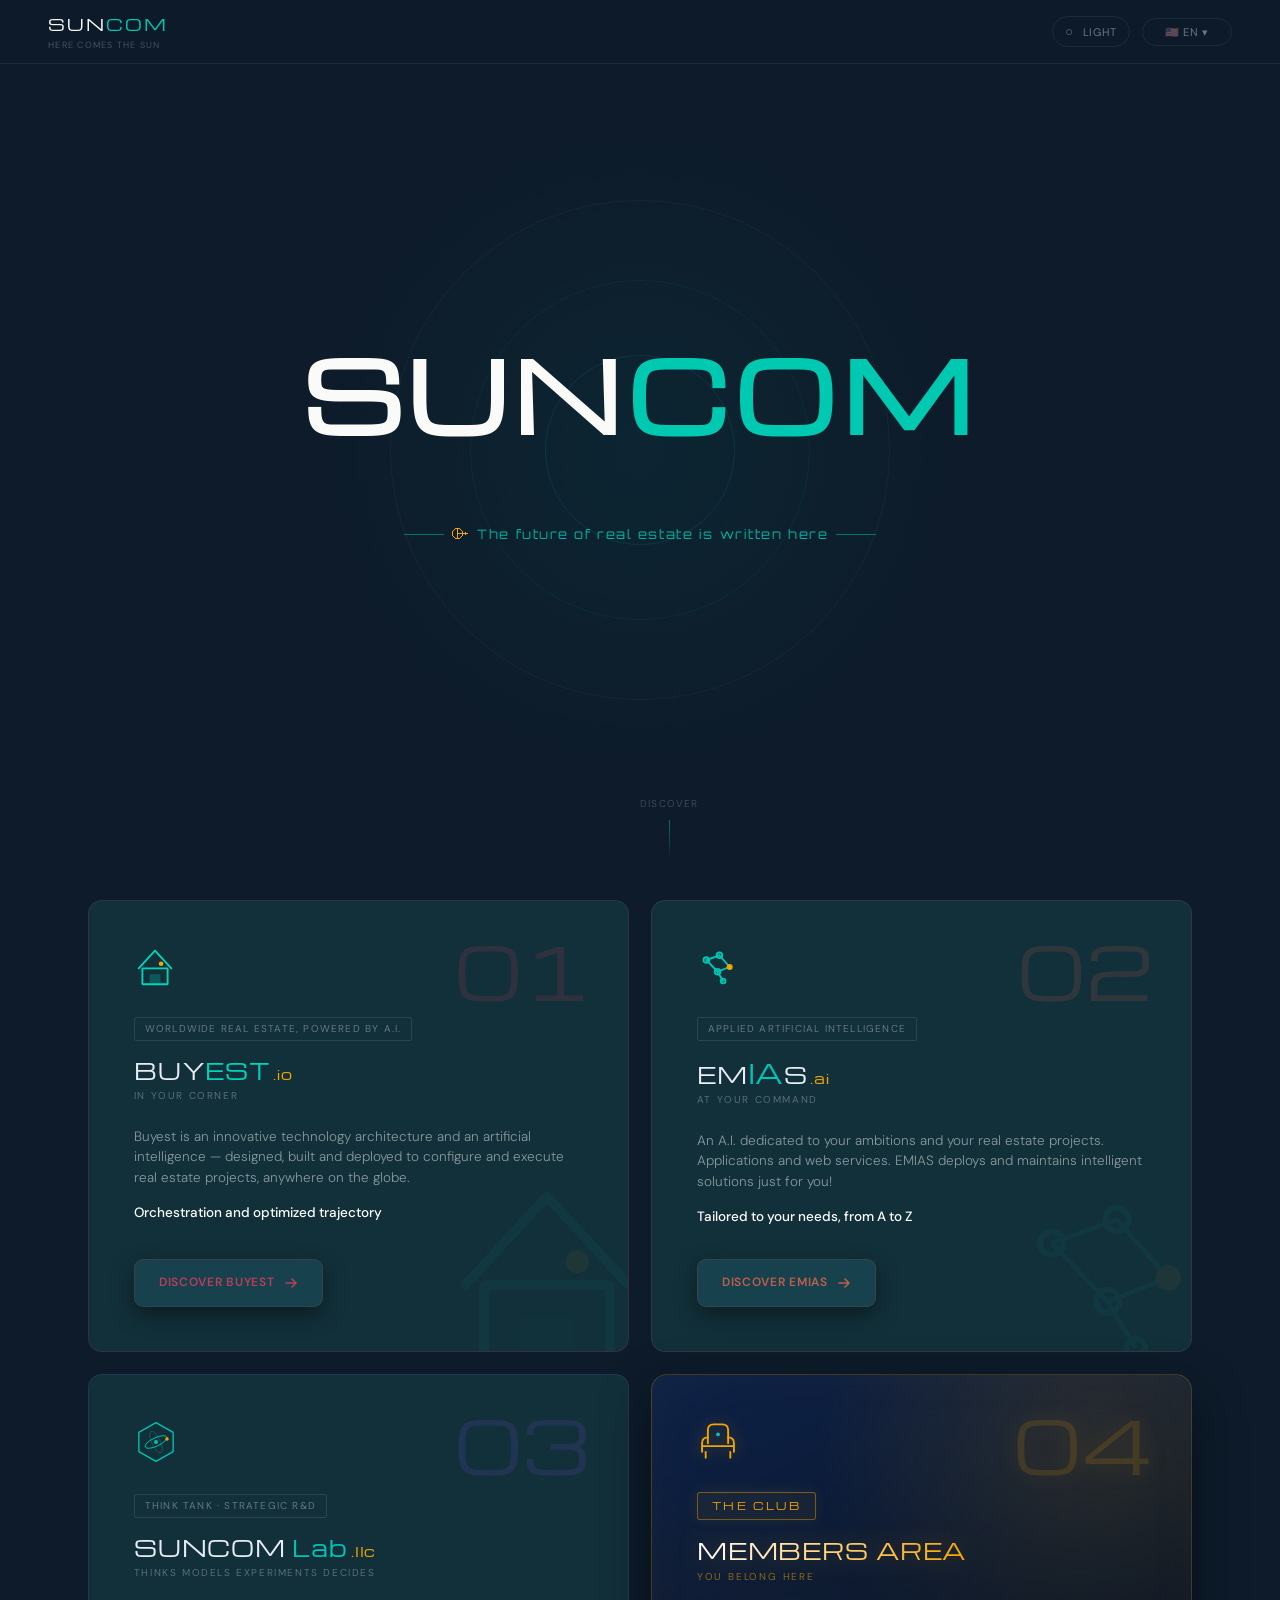
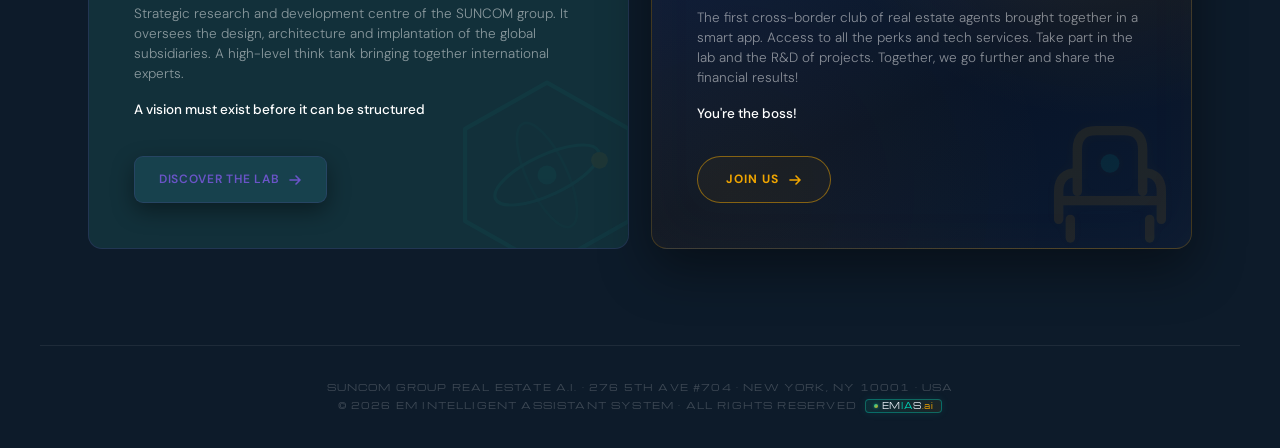
==== index.html @ 59b4d67a "feat(club): modale de candidature LE CLUB (formulaire + consentement, 6 langues) - Bouton « Nous rej" ====
<!DOCTYPE html>
<!-- saved from url=(0040)file:///Users/EM/Downloads/index_67.html -->
<html lang="fr" translate="no"><head><meta http-equiv="Content-Type" content="text/html; charset=UTF-8">

<meta name="viewport" content="width=device-width, initial-scale=1.0">
<link href="https://fonts.googleapis.com/css2?family=Michroma&family=DM+Sans:wght@300;400;500&family=Orbitron:wght@300;400&display=swap" rel="stylesheet">
<link href="https://fonts.googleapis.com/css2?family=Michroma&family=DM+Sans:wght@300;400;500&family=Orbitron:wght@300;400&display=swap" rel="stylesheet">
<title>SUNCOM — Here comes the sun</title>
<meta name="description" content="SUNCOM - Here Comes The Sun - Global real estate group powered by A.I.: Buyest, Emias, Suncom Lab... For individuals and professionals">
<meta name="robots" content="index, follow">
<link rel="canonical" href="https://suncom.estate/">
<!-- Open Graph — aperçu de partage (LinkedIn, WhatsApp, Facebook). Fallback figé en anglais ; les 6 langues sont mises à jour côté client par lang.js -->
<meta property="og:type" content="website">
<meta property="og:site_name" content="SUNCOM">
<meta property="og:title" content="SUNCOM — Here comes the sun">
<meta property="og:description" content="SUNCOM - Here Comes The Sun - Global real estate group powered by A.I.: Buyest, Emias, Suncom Lab... For individuals and professionals">
<meta property="og:url" content="https://suncom.estate/">
<meta property="og:locale" content="en_US">
<meta name="twitter:card" content="summary">
<meta name="twitter:title" content="SUNCOM — Here comes the sun">
<meta name="twitter:description" content="SUNCOM - Here Comes The Sun - Global real estate group powered by A.I.: Buyest, Emias, Suncom Lab... For individuals and professionals">
<link href="file:///Users/EM/Downloads/SUNCOM%20%E2%80%94%20Here%20comes%20the%20sun_files/css2" rel="stylesheet">
<style>
  *, *::before, *::after { box-sizing: border-box; margin: 0; padding: 0; }

  /* THÈMES */
  :root {
    --bg: #FAFAF8;
    --bg-bloc: #FAFAF8;
    --bg-bloc-hover: #F5F5F2;
    --bg-lab: #0D1B2A;
    --bg-lab-hover: #0f2235;
    --bg-nav: rgba(250,250,248,0.92);
    --border: rgba(0,0,0,0.08);
    --border-grid: #C8C7C2;
    --text: #0D1B2A;
    --text-sub: #6B6A65;
    --text-muted: #C8C7C2;
    --tag-color: #6B6A65;
    --tag-border: #C8C7C2;
    --num-color: rgba(0,0,0,0.04);
    --num-hover: rgba(0,201,177,0.09);
    --desc-color: #6B6A65;
    --link-color: #0D1B2A;
    --link-line: #0D1B2A;
    --nyc-color: rgba(255,255,255,0.04);
    --nyc-hover: rgba(0,201,177,0.08);
    --hero-ring: rgba(0,0,0,0.05);
    --footer-meta: #C8C7C2;
  }

  body.dark {
    --bg: #0D1B2A;
    --bg-bloc: #1A2B3C;
    --bg-bloc-hover: #1E2F40;
    --bg-lab: #0A1520;
    --bg-lab-hover: #0c1a28;
    --bg-nav: rgba(13,27,42,0.95);
    --border: rgba(255,255,255,0.07);
    --border-grid: rgba(255,255,255,0.06);
    --text: #FAFAF8;
    --text-sub: rgba(255,255,255,0.4);
    --text-muted: rgba(255,255,255,0.2);
    --tag-color: rgba(255,255,255,0.35);
    --tag-border: rgba(255,255,255,0.1);
    --num-color: rgba(255,255,255,0.03);
    --num-hover: rgba(0,201,177,0.06);
    --desc-color: rgba(255,255,255,0.5);
    --link-color: #00C9B1;
    --link-line: #00C9B1;
    --nyc-color: rgba(255,255,255,0.03);
    --nyc-hover: rgba(0,201,177,0.06);
    --hero-ring: rgba(255,255,255,0.04);
    --footer-meta: rgba(255,255,255,0.2);
  }

  html { scroll-behavior: smooth; }
  body {
    font-family: 'DM Sans', sans-serif;
    background: var(--bg);
    color: var(--text);
    font-size: 15px; line-height: 1.6;
    overflow-x: hidden;
    transition: background 0.4s, color 0.4s;
  }

  /* NAV */
  nav {
    position: fixed; top: 0; left: 0; right: 0; z-index: 200;
    padding: 0 3rem; height: 64px;
    display: flex; align-items: center; justify-content: space-between;
    background: var(--bg-nav);
    backdrop-filter: blur(12px);
    border-bottom: 1px solid var(--border);
    transition: background 0.4s, border-color 0.4s;
  }
  .nav-brand { display: flex; flex-direction: column; gap: 2px; }
  .nav-logo { font-family: 'Michroma', sans-serif; font-size: 16px; letter-spacing: 0.12em; color: var(--text); text-decoration: none; transition: color 0.4s; }
  .nav-logo span { color: #00C9B1; }
  .nav-tagline { font-size: 9px; letter-spacing: 0.14em; color: var(--text-sub); text-transform: uppercase; transition: color 0.4s; opacity: 0.6; }
  .nav-right { display: flex; align-items: center; gap: 12px; }

  /* TOGGLE */
  .theme-toggle {
    display: flex; align-items: center; gap: 9px;
    font-size: 11px; letter-spacing: 0.06em; text-transform: uppercase;
    color: var(--text-sub); cursor: pointer;
    border: 1px solid var(--border);
    padding: 6px 12px; border-radius: 20px;
    background: transparent;
    transition: all 0.2s; font-family: 'DM Sans', sans-serif;
  }
  .theme-toggle:hover { border-color: #00C9B1; color: #00C9B1; }
  .toggle-icon { font-size: 13px; transition: transform 0.4s; }

  .nav-cta {
    font-size: 12px; font-weight: 500; letter-spacing: 0.05em;
    color: var(--text); text-decoration: none;
    border: 1px solid var(--border);
    padding: 7px 18px; border-radius: 2px;
    transition: all 0.2s;
  }
  body:not(.dark) .nav-cta:hover { background: #0D1B2A; color: #FAFAF8; }
  body.dark .nav-cta { color: #00C9B1; border-color: rgba(0,201,177,0.3); }
  body.dark .nav-cta:hover { background: rgba(0,201,177,0.1); border-color: #00C9B1; }

  /* HERO */
  .hero {
    min-height: 100vh;
    display: flex; flex-direction: column; align-items: center; justify-content: center;
    text-align: center; padding: 120px 2rem 80px;
    position: relative; overflow: hidden;
  }
  .hero-glow {
    position: absolute; top: 50%; left: 50%;
    transform: translate(-50%, -50%);
    width: 700px; height: 700px; border-radius: 50%;
    background: radial-gradient(circle, rgba(0,201,177,0.06) 0%, transparent 65%);
    pointer-events: none;
  }
  .hero-ring {
    position: absolute; top: 50%; left: 50%;
    transform: translate(-50%, -50%);
    border-radius: 50%; border: 1px solid var(--hero-ring);
    pointer-events: none; transition: border-color 0.4s;
  }
  .hero-ring:nth-child(2) { width: 500px; height: 500px; }
  .hero-ring:nth-child(3) { width: 340px; height: 340px; border-color: rgba(0,201,177,0.07); }
  .hero-ring:nth-child(4) { width: 190px; height: 190px; border-color: rgba(0,201,177,0.12); }

  .hero-eyebrow {
    font-size: 15px; letter-spacing: 0.12em; text-transform: uppercase;
    color: #00C9B1; margin-bottom: 1.5rem;
    opacity: 0; animation: fadeUp 0.8s 0.2s forwards;
  }
  .hero-title {
    font-family: 'Michroma', sans-serif;
    font-size: clamp(52px, 8vw, 96px);
    letter-spacing: 0.06em; color: var(--text);
    line-height: 1; margin-bottom: 1rem;
    opacity: 0; animation: fadeUp 0.8s 0.4s forwards;
    transition: color 0.4s;
  }
  .hero-title span { color: #00C9B1; }
  .hero-sub {
    font-size: 13px; font-weight: 300; color: rgba(0,201,177,0.85); font-family: 'Orbitron', sans-serif;
    display: flex; align-items: center; gap: 8px;
    &::before { content: ''; display: block; width: 40px; height: 1px; background: rgba(0,201,177,0.5); }
    &::after { content: ''; display: block; width: 40px; height: 1px; background: rgba(0,201,177,0.5); }
    letter-spacing: 0.12em; margin-bottom: 3rem; margin-top: 4rem;

    opacity: 0; animation: fadeUp 0.8s 0.6s forwards;
    transition: color 0.4s;
  }
  .hero-scroll {
    position: absolute; bottom: 2.5rem; left: 50%; transform: translateX(-50%);
    display: flex; flex-direction: column; align-items: center; gap: 8px;
    opacity: 0; animation: fadeUp 0.8s 1.2s forwards;
  }
  .hero-scroll span { font-size: 10px; letter-spacing: 0.12em; text-transform: uppercase; color: var(--text-muted); transition: color 0.4s; }
  .scroll-line { width: 1px; height: 40px; background: linear-gradient(to bottom, rgba(0,201,177,0.5), transparent); animation: scrollPulse 2s ease-in-out infinite; }

  /* ===== GRID + CARTES ÉCOSYSTÈME (toujours sombres) ===== */
  .grid-section { padding: 0 3rem 6rem; max-width: 1200px; margin: 0 auto; }
  .grid {
    display: grid; grid-template-columns: 1fr 1fr; gap: 22px;
    align-items: stretch;
  }

  /* Base commune — fond sombre fixe, accent par carte via --accent */
  .bloc {
    background: #12303A; padding: 2.8rem;
    display: flex; flex-direction: column;
    position: relative; overflow: hidden; cursor: pointer;
    min-height: 340px; border-radius: 14px;
    border: 1px solid rgba(var(--accent-rgb), 0.13);
    transition: background 0.35s, border-color 0.4s, box-shadow 0.4s;
  }
  .bloc::after {
    content: ''; position: absolute; bottom: 0; left: 0; right: 0; height: 2px;
    background: rgba(var(--accent-rgb), 0.13);
    transform: scaleX(0); transform-origin: left;
    transition: transform 0.45s cubic-bezier(0.4,0,0.2,1), background 0.35s;
  }
  .bloc:hover::after { transform: scaleX(1); background: var(--accent); }
  .bloc:hover { background: #163a45; }
  .bloc:hover .cta { color: var(--accent); border-color: var(--accent); }

  .bloc-num {
    position: absolute; top: 2rem; right: 2.4rem;
    font-family: 'Michroma', sans-serif; font-size: 72px;
    line-height: 1; pointer-events: none; transition: color 0.35s;
    color: rgba(var(--accent-rgb), 0.13);
  }
  .bloc:hover .bloc-num { color: rgba(var(--accent-rgb), 0.22); }

  .bloc-watermark {
    position: absolute; bottom: -2rem; right: -1.5rem;
    width: 210px; height: 210px; opacity: 0.05;
    pointer-events: none; transition: opacity 0.35s;
  }
  .bloc:hover .bloc-watermark { opacity: 0.09; }

  .bloc-logo { margin-bottom: 1.4rem; }

  .bloc-tag {
    font-size: 10px; letter-spacing: 0.12em; text-transform: uppercase;
    color: rgba(255,255,255,0.35); border: 1px solid rgba(255,255,255,0.1);
    display: inline-block; padding: 3px 10px; border-radius: 2px;
    margin-bottom: 1.2rem; width: fit-content;
  }
  .bloc-title {
    font-family: 'Michroma', sans-serif; font-size: 22px;
    letter-spacing: 0.04em; line-height: 1; margin-bottom: 0;
    display: flex; align-items: baseline;
  }
  .bloc-slogan { margin-bottom: 1.3rem; }
  .slogan-min { font-size: 10px; letter-spacing: 0.16em; text-transform: uppercase; color: rgba(255,255,255,0.30); }

  .bloc-desc { font-size: 13.5px; font-weight: 300; color: rgba(255,255,255,0.5); line-height: 1.5; flex: 1; margin-bottom: 2rem; }
  .bloc-accroche { display: block; margin-top: 0.95rem; color: #ffffff; font-weight: 500; }

  /* Wordmarks (couleurs de marque, en dur) */
  .wm-buy, .wm-em, .wm-s, .wm-suncom { color: #E8EDF5; }
  .wm-est { color: #00D4B8; }
  .wm-io  { color: #F0A500; font-size: 14px; margin-left: 2px; }
  .wm-ia  { color: #00C4B4; font-size: 26px; }
  .wm-ai  { color: #F0A500; font-size: 14px; margin-left: 2px; }
  .wm-lab { color: #00C4B4; margin-left: 0.28em; }
  .wm-llc { color: #F0A500; font-size: 14px; margin-left: 3px; letter-spacing: 0.06em; }

  /* Bouton (modèle C, accent par carte) */
  .cta {
    align-self: flex-start;
    display: inline-flex; align-items: center; gap: 9px;
    font-family: 'DM Sans', sans-serif;
    font-size: 12px; font-weight: 600; letter-spacing: 0.06em; text-transform: uppercase;
    text-decoration: none; cursor: pointer; position: relative; z-index: 2;
    background: #17414d; color: rgba(var(--accent-rgb), 0.72);
    border: 1px solid rgba(var(--accent-rgb), 0.13);
    padding: 13px 24px; border-radius: 9px;
    box-shadow: 0 8px 22px rgba(0,0,0,0.4);
    transition: transform 0.25s cubic-bezier(0.4,0,0.2,1), box-shadow 0.25s, background 0.25s, border-color 0.25s, color 0.25s;
  }
  .cta:hover {
    transform: translateY(-3px); background: #1b4b58;
    box-shadow: 0 16px 34px rgba(0,0,0,0.5), 0 0 0 1px rgba(var(--accent-rgb), 0.35);
  }
  .cta svg { transition: transform 0.25s; }
  .cta:hover svg { transform: translateX(4px); }

  /* Accents par carte */
  .bloc-buyest { --accent: #F43F5E; --accent-rgb: 244,63,94; }
  .bloc-emias  { --accent: #FF6B4D; --accent-rgb: 255,107,77; }
  .bloc-lab    { --accent: #8B5CF6; --accent-rgb: 139,92,246; }

  /* ===== Carte 04 — LE CLUB (navy & gold, premium) ===== */
  .bloc-club {
    --accent: #F0A500; --accent-rgb: 240,165,0;
    border-radius: 16px; border: 1px solid rgba(240,165,0,0.22);
    background:
      radial-gradient(circle at 82% 14%, rgba(240,165,0,0.13), transparent 46%),
      radial-gradient(circle at 14% 88%, rgba(240,165,0,0.05), transparent 52%),
      linear-gradient(155deg, #0e2247 0%, #081428 62%, #0a1a32 100%);
    box-shadow: 0 20px 52px rgba(0,0,0,0.42), inset 0 0 60px rgba(240,165,0,0.03);
  }
  .bloc-club::after { background: linear-gradient(90deg, #F0A500, #FFC24D); }
  .bloc-club:hover {
    background:
      radial-gradient(circle at 82% 14%, rgba(240,165,0,0.15), transparent 46%),
      radial-gradient(circle at 14% 88%, rgba(240,165,0,0.06), transparent 52%),
      linear-gradient(155deg, #0e2247 0%, #081428 62%, #0a1a32 100%);
    border-color: rgba(240,165,0,0.42);
    box-shadow: 0 24px 60px rgba(0,0,0,0.5), inset 0 0 70px rgba(240,165,0,0.05);
  }
  .bloc-club .bloc-num {
    font-family: 'Michroma', sans-serif; font-size: 72px;
    color: rgba(240,165,0,0.14); text-shadow: 0 0 26px rgba(240,165,0,0.12);
  }
  .bloc-club:hover .bloc-num { color: rgba(240,165,0,0.26); }
  .bloc-club .bloc-watermark { opacity: 0.09; filter: drop-shadow(0 0 6px rgba(240,165,0,0.3)); }
  .bloc-club:hover .bloc-watermark { opacity: 0.14; }
  .bloc-club .bloc-logo { filter: drop-shadow(0 0 8px rgba(240,165,0,0.35)); }
  .bloc-club .bloc-tag {
    font-family: 'Michroma', sans-serif; letter-spacing: 0.24em;
    color: #F0A500; border: 1px solid rgba(240,165,0,0.42);
    background: rgba(240,165,0,0.05); padding: 5px 14px; border-radius: 3px;
    box-shadow: 0 0 14px rgba(240,165,0,0.10);
  }
  .bloc-club .bloc-title {
    display: block; font-family: 'Michroma', sans-serif;
    font-size: 22px; letter-spacing: 0.04em; line-height: 1.1;
    background: linear-gradient(100deg, #ffffff 0%, #FFD37A 48%, #F0A500 100%);
    -webkit-background-clip: text; background-clip: text;
    -webkit-text-fill-color: transparent; color: transparent;
    filter: drop-shadow(0 0 12px rgba(240,165,0,0.28)); width: fit-content;
  }
  .bloc-club .slogan-min { color: rgba(240,165,0,0.55); letter-spacing: 0.18em; }
  .bloc-club .cta {
    background: rgba(240,165,0,0.04); color: #F0A500;
    border: 1px solid rgba(240,165,0,0.5);
    padding: 13px 28px; border-radius: 999px; box-shadow: none;
    font-weight: 700; letter-spacing: 0.08em;
  }
  .bloc-club:hover .cta { color: #F0A500; border-color: rgba(240,165,0,0.5); }
  .bloc-club .cta:hover {
    transform: translateY(-3px);
    background: rgba(240,165,0,0.10); border-color: #F0A500;
    box-shadow: 0 0 22px rgba(240,165,0,0.16);
  }

  /* FOOTER — widget EMIAS repris à l'identique de buyest.io */
  footer {
    border-top: 1px solid var(--border); padding: 2.2rem 3rem;
    display: flex; justify-content: center; align-items: center;
    max-width: 1200px; margin: 0 auto; transition: border-color 0.4s;
  }
  .footer-eco { display: flex; flex-direction: column; align-items: center; text-align: center; gap: 4px; }
  .footer-addr, .footer-legal {
    font-family: 'Michroma', sans-serif; font-size: 9px; letter-spacing: 0.13em;
    text-transform: uppercase; color: var(--footer-meta); margin: 0; line-height: 1.5;
    transition: color 0.4s;
  }
  .footer-legal-row { display: flex; align-items: center; justify-content: center; flex-wrap: wrap; }
  .footer-emias {
    display: inline-flex; align-items: center; gap: 4px;
    padding: 2px 8px; margin-left: 8px;
    background: linear-gradient(135deg, rgba(0,212,184,0.10) 0%, rgba(240,165,0,0.07) 100%);
    border: 1px solid rgba(0,212,184,0.38); border-radius: 4px;
    box-shadow: 0 0 8px rgba(0,212,184,0.10);
    text-decoration: none; white-space: nowrap; vertical-align: middle;
    transition: all 0.28s ease;
  }
  .footer-emias:hover { border-color: rgba(0,212,184,0.7); box-shadow: 0 0 12px rgba(0,212,184,0.22); }
  .footer-emias .emias-dot {
    width: 4px; height: 4px; border-radius: 50%; flex-shrink: 0;
    background: linear-gradient(135deg,#00D4B8,#F0A500);
    box-shadow: 0 0 3px rgba(0,212,184,0.6);
  }
  .footer-emias .emias-wm { font-family: 'Michroma', sans-serif; font-size: 8px; letter-spacing: 0.07em; line-height: 1; }
  .footer-emias .e-em, .footer-emias .e-s { color: #E8EDF5; }
  body:not(.dark) .footer-emias .e-em, body:not(.dark) .footer-emias .e-s { color: var(--text); }
  .footer-emias .e-ia { color: #00D4B8; }
  .footer-emias .e-ai { color: #F0A500; }

  @keyframes fadeUp { from { opacity: 0; transform: translateY(20px); } to { opacity: 1; transform: translateY(0); } }
  @keyframes scrollPulse { 0%, 100% { opacity: 0.3; } 50% { opacity: 1; } }
  @keyframes pulse { 0%, 100% { opacity: 1; transform: scale(1); } 50% { opacity: 0.35; transform: scale(0.65); } }

  @media (max-width: 700px) {
    nav { padding: 0 1.25rem; }
    .nav-tagline { font-size: 8px; letter-spacing: 0.1em; }
    .grid-section { padding: 0 0 4rem; }
    .grid { grid-template-columns: 1fr; }
    .bloc { padding: 2rem; }
    footer { padding: 1.5rem; flex-direction: column; gap: 8px; text-align: center; }
  }
</style>
</head>
<body class="dark">

<nav>
  <div class="nav-brand">
    <a href="index.html" class="nav-logo" id="suncom-logo">SUN<span>COM</span></a>
    <span class="nav-tagline">Here comes the sun</span>
  </div>
  <div class="nav-right">
    <button class="theme-toggle" id="themeToggle">
      <span class="toggle-icon" id="toggleIcon">◑</span>
      <span id="toggleLabel">Dark</span>
    </button>
    <div id="langSelector"></div>
  </div>
</nav>

<section class="hero">
  <div class="hero-glow"></div>
  <div class="hero-ring"></div>
  <div class="hero-ring"></div>
  <div class="hero-ring"></div>
  <h1 class="hero-title">SUN<span>COM</span></h1>
  <p class="hero-sub"><span style="color:#F0A500;font-size:16px;">⌱</span> <span data-i18n="hero_sub">Le futur de l'immobilier s'écrit ici</span></p>
  <div class="hero-scroll">
    <span data-i18n="hero_scroll">Découvrir</span>
    <div class="scroll-line"></div>
  </div>
</section>

<div class="grid-section" id="blocs">
  <div class="grid">

    <!-- 01 · BUYEST -->
    <div class="bloc bloc-buyest">
      <div class="bloc-num">01</div>
      <svg class="bloc-watermark" viewBox="0 0 90 90" fill="none" xmlns="http://www.w3.org/2000/svg">
        <polyline points="10,48 45,10 80,48" stroke="#00D4B8" stroke-width="4" stroke-linecap="round" stroke-linejoin="round"/>
        <rect x="18" y="48" width="54" height="34" rx="1" stroke="#00D4B8" stroke-width="4" fill="none"/>
        <rect x="35" y="62" width="20" height="20" rx="1" fill="#00D4B8" opacity="0.25" stroke="#00D4B8" stroke-width="3"/>
        <circle cx="58" cy="38" r="5" fill="#F0A500"/>
      </svg>
      <div class="bloc-logo">
        <svg width="42" height="42" viewBox="0 0 90 90" fill="none" xmlns="http://www.w3.org/2000/svg">
          <polyline points="10,48 45,10 80,48" stroke="#00D4B8" stroke-width="4" stroke-linecap="round" stroke-linejoin="round"/>
          <rect x="18" y="48" width="54" height="34" rx="1" stroke="#00D4B8" stroke-width="4" fill="none"/>
          <rect x="35" y="62" width="20" height="20" rx="1" fill="#00D4B8" opacity="0.25" stroke="#00D4B8" stroke-width="3"/>
          <circle cx="58" cy="38" r="5" fill="#F0A500"/>
        </svg>
      </div>
      <span class="bloc-tag" data-i18n="b1_tag">L'Immobilier Mondial par I.A.</span>
      <div class="bloc-title" translate="no"><span class="wm-buy">BUY</span><span class="wm-est">EST</span><span class="wm-io">.io</span></div>
      <div class="bloc-slogan"><span class="slogan-min" translate="no">In your corner</span></div>
      <p class="bloc-desc"><span data-i18n="b1_desc">Buyest est une architecture technologique innovante et une intelligence artificielle, pensée, conçue et déployée pour configurer et exécuter des projets immobiliers, en tout point du globe.</span><span class="bloc-accroche" data-i18n="b1_acc">Orchestration et trajectoire optimisée</span></p>
      <a href="https://buyest.io" class="cta" target="_blank" rel="noopener">
        <span data-i18n="b1_link">Découvrir Buyest</span>
        <svg width="14" height="14" viewBox="0 0 14 14" fill="none"><path d="M2 7h10M8 3l4 4-4 4" stroke="currentColor" stroke-width="1.6" stroke-linecap="round" stroke-linejoin="round"></path></svg>
      </a>
    </div>

    <!-- 02 · EMIAS -->
    <div class="bloc bloc-emias">
      <div class="bloc-num">02</div>
      <svg class="bloc-watermark" viewBox="0 0 90 90" fill="none" xmlns="http://www.w3.org/2000/svg">
        <line x1="20" y1="30" x2="48" y2="20" stroke="#00C4B4" stroke-width="2"/>
        <line x1="20" y1="30" x2="44" y2="55" stroke="#00C4B4" stroke-width="2"/>
        <line x1="48" y1="20" x2="70" y2="45" stroke="#00C4B4" stroke-width="2"/>
        <line x1="44" y1="55" x2="70" y2="45" stroke="#00C4B4" stroke-width="2"/>
        <line x1="44" y1="55" x2="56" y2="75" stroke="#00C4B4" stroke-width="2"/>
        <circle cx="20" cy="30" r="5" fill="none" stroke="#00C4B4" stroke-width="2.5"/>
        <circle cx="48" cy="20" r="5" fill="none" stroke="#00C4B4" stroke-width="2.5"/>
        <circle cx="70" cy="45" r="5.5" fill="#F0A500"/>
        <circle cx="44" cy="55" r="5" fill="none" stroke="#00C4B4" stroke-width="2.5"/>
        <circle cx="56" cy="75" r="4" fill="none" stroke="#00C4B4" stroke-width="2.5"/>
      </svg>
      <div class="bloc-logo">
        <svg width="42" height="42" viewBox="0 0 90 90" fill="none" xmlns="http://www.w3.org/2000/svg">
          <line x1="20" y1="30" x2="48" y2="20" stroke="#00C4B4" stroke-width="4" stroke-linecap="round"/>
          <line x1="20" y1="30" x2="44" y2="55" stroke="#00C4B4" stroke-width="4" stroke-linecap="round"/>
          <line x1="48" y1="20" x2="70" y2="45" stroke="#00C4B4" stroke-width="4" stroke-linecap="round"/>
          <line x1="44" y1="55" x2="70" y2="45" stroke="#00C4B4" stroke-width="4" stroke-linecap="round"/>
          <line x1="44" y1="55" x2="56" y2="75" stroke="#00C4B4" stroke-width="4" stroke-linecap="round"/>
          <circle cx="20" cy="30" r="6" fill="none" stroke="#00C4B4" stroke-width="4"/>
          <circle cx="48" cy="20" r="6" fill="none" stroke="#00C4B4" stroke-width="4"/>
          <circle cx="70" cy="45" r="6.5" fill="#F0A500"/>
          <circle cx="44" cy="55" r="6" fill="none" stroke="#00C4B4" stroke-width="4"/>
          <circle cx="56" cy="75" r="5" fill="none" stroke="#00C4B4" stroke-width="4"/>
        </svg>
      </div>
      <span class="bloc-tag" data-i18n="b2_tag">Intelligence Artificielle Appliquée</span>
      <div class="bloc-title" translate="no"><span class="wm-em">EM</span><span class="wm-ia">IA</span><span class="wm-s">S</span><span class="wm-ai">.ai</span></div>
      <div class="bloc-slogan"><span class="slogan-min" translate="no">At your command</span></div>
      <p class="bloc-desc"><span data-i18n="b2_desc">Une I.A. dédiée à vos ambitions et à vos projets immobiliers. Applicatifs et web services. EMIAS déploie et maintient des solutions intelligentes rien que pour vous&nbsp;!</span><span class="bloc-accroche" data-i18n="b2_acc">Taillée pour vos besoins de A à Z</span></p>
      <a href="https://buyest.io/emias/" class="cta" target="_blank" rel="noopener">
        <span data-i18n="b2_link">Découvrir EMIAS</span>
        <svg width="14" height="14" viewBox="0 0 14 14" fill="none"><path d="M2 7h10M8 3l4 4-4 4" stroke="currentColor" stroke-width="1.6" stroke-linecap="round" stroke-linejoin="round"></path></svg>
      </a>
    </div>

    <!-- 03 · SUNCOM Lab -->
    <div class="bloc bloc-lab">
      <div class="bloc-num">03</div>
      <svg class="bloc-watermark" viewBox="0 0 200 200" fill="none" xmlns="http://www.w3.org/2000/svg">
        <polygon points="100,12 178,56 178,144 100,188 22,144 22,56" fill="none" stroke="#00C4B4" stroke-width="4" stroke-linejoin="round"/>
        <ellipse cx="100" cy="100" rx="54" ry="19" fill="none" stroke="#00C4B4" stroke-width="3" transform="rotate(-25 100 100)"/>
        <ellipse cx="100" cy="100" rx="19" ry="54" fill="none" stroke="rgba(0,196,180,0.5)" stroke-width="2.5" transform="rotate(-25 100 100)"/>
        <circle cx="100" cy="100" r="9" fill="#00C4B4"/>
        <circle cx="150" cy="86" r="8" fill="#F0A500"/>
      </svg>
      <div class="bloc-logo">
        <svg width="44" height="44" viewBox="0 0 200 200" fill="none" xmlns="http://www.w3.org/2000/svg">
          <polygon points="100,12 178,56 178,144 100,188 22,144 22,56" fill="none" stroke="#00C4B4" stroke-width="6" stroke-linejoin="round"/>
          <ellipse cx="100" cy="100" rx="54" ry="19" fill="none" stroke="#00C4B4" stroke-width="4" transform="rotate(-25 100 100)"/>
          <ellipse cx="100" cy="100" rx="19" ry="54" fill="none" stroke="rgba(0,196,180,0.4)" stroke-width="3" transform="rotate(-25 100 100)"/>
          <circle cx="100" cy="100" r="9" fill="#00C4B4"/>
          <circle cx="150" cy="86" r="8" fill="#F0A500"/>
        </svg>
      </div>
      <span class="bloc-tag" data-i18n="b3_tag">Think Tank · R&amp;D Stratégique</span>
      <div class="bloc-title" translate="no"><span class="wm-suncom">SUNCOM</span><span class="wm-lab">Lab</span><span class="wm-llc">.llc</span></div>
      <div class="bloc-slogan"><span class="slogan-min" translate="no">Thinks Models Experiments Decides</span></div>
      <p class="bloc-desc"><span data-i18n="b3_desc">Centre de recherche et développement stratégique du groupe SUNCOM. Il pilote la conception, l'architecture et l'implantation des filiales mondiales. Structure de réflexion de haut niveau réunissant des experts internationaux.</span><span class="bloc-accroche" data-i18n="b3_acc">Une vision doit exister avant de se structurer</span></p>
      <a href="https://www.suncom-lab.llc" class="cta" target="_blank" rel="noopener">
        <span data-i18n="b3_link">Découvrir le Lab</span>
        <svg width="14" height="14" viewBox="0 0 14 14" fill="none"><path d="M2 7h10M8 3l4 4-4 4" stroke="currentColor" stroke-width="1.6" stroke-linecap="round" stroke-linejoin="round"></path></svg>
      </a>
    </div>

    <!-- 04 · LE CLUB -->
    <div class="bloc bloc-club">
      <div class="bloc-num">04</div>
      <svg class="bloc-watermark" viewBox="0 0 90 90" fill="none" xmlns="http://www.w3.org/2000/svg">
        <path d="M31 52 L31 34 Q31 26 39 26 L51 26 Q59 26 59 34 L59 52" fill="none" stroke="#F0A500" stroke-width="4" stroke-linecap="round" stroke-linejoin="round"/>
        <path d="M31 44 Q23 44 23 52 L23 64" fill="none" stroke="#F0A500" stroke-width="4" stroke-linecap="round" stroke-linejoin="round"/>
        <path d="M59 44 Q67 44 67 52 L67 64" fill="none" stroke="#F0A500" stroke-width="4" stroke-linecap="round" stroke-linejoin="round"/>
        <line x1="24" y1="56" x2="66" y2="56" stroke="#F0A500" stroke-width="4" stroke-linecap="round"/>
        <line x1="28" y1="64" x2="28" y2="72" stroke="#F0A500" stroke-width="4" stroke-linecap="round"/>
        <line x1="62" y1="64" x2="62" y2="72" stroke="#F0A500" stroke-width="4" stroke-linecap="round"/>
        <circle cx="45" cy="40" r="4" fill="#00C4B4"/>
      </svg>
      <div class="bloc-logo">
        <svg width="42" height="42" viewBox="16 20 58 58" fill="none" xmlns="http://www.w3.org/2000/svg">
          <path d="M31 52 L31 34 Q31 26 39 26 L51 26 Q59 26 59 34 L59 52" fill="none" stroke="#F0A500" stroke-width="2.6" stroke-linecap="round" stroke-linejoin="round"/>
          <path d="M31 44 Q23 44 23 52 L23 64" fill="none" stroke="#F0A500" stroke-width="2.6" stroke-linecap="round" stroke-linejoin="round"/>
          <path d="M59 44 Q67 44 67 52 L67 64" fill="none" stroke="#F0A500" stroke-width="2.6" stroke-linecap="round" stroke-linejoin="round"/>
          <line x1="24" y1="56" x2="66" y2="56" stroke="#F0A500" stroke-width="2.6" stroke-linecap="round"/>
          <line x1="28" y1="64" x2="28" y2="72" stroke="#F0A500" stroke-width="2.6" stroke-linecap="round"/>
          <line x1="62" y1="64" x2="62" y2="72" stroke="#F0A500" stroke-width="2.6" stroke-linecap="round"/>
          <circle cx="45" cy="40" r="2.6" fill="#00C4B4"/>
        </svg>
      </div>
      <span class="bloc-tag" data-i18n="b4_tag">Le Club</span>
      <div class="bloc-title" data-i18n="b4_title">ESPACE MEMBRES</div>
      <div class="bloc-slogan"><span class="slogan-min" translate="no">You belong here</span></div>
      <p class="bloc-desc"><span data-i18n="b4_desc">Le premier club transfrontalier de mandataires immobiliers réunis dans une appli intelligente. Accès à tous les avantages et services tech. Participation au laboratoire et à la R&amp;D des projets. Tous ensemble, nous allons plus loin et partageons les résultats financiers&nbsp;!</span><span class="bloc-accroche" data-i18n="b4_acc">C'est vous le patron&nbsp;!</span></p>
      <a href="#" class="cta" id="club-join-btn" role="button" aria-haspopup="dialog">
        <span data-i18n="b4_link">Nous rejoindre</span>
        <svg width="14" height="14" viewBox="0 0 14 14" fill="none"><path d="M2 7h10M8 3l4 4-4 4" stroke="currentColor" stroke-width="1.6" stroke-linecap="round" stroke-linejoin="round"></path></svg>
      </a>
    </div>

  </div>
</div>

<footer>
  <div class="footer-eco">
    <p class="footer-addr">SUNCOM Group real estate A.I. · 276 5th Ave #704 · New York, NY 10001 · USA</p>
    <div class="footer-legal-row">
      <p class="footer-legal">© 2026 EM Intelligent Assistant System · <span data-i18n="footer_rights">Tous droits réservés</span></p>
      <a href="https://buyest.io/emias/" class="footer-emias" target="_blank" rel="noopener">
        <span class="emias-dot"></span>
        <span class="emias-wm"><span class="e-em">EM</span><span class="e-ia">IA</span><span class="e-s">S</span><span class="e-ai">.ai</span></span>
      </a>
    </div>
  </div>
</footer>

<!-- ===== Modale LE CLUB — formulaire de candidature ===== -->
<style>
  .cm-overlay{position:fixed;inset:0;z-index:1000;display:flex;align-items:flex-start;justify-content:center;padding:5vh 16px;background:rgba(4,10,20,0.74);backdrop-filter:blur(6px);-webkit-backdrop-filter:blur(6px);overflow-y:auto;}
  .cm-overlay[hidden]{display:none;}
  .cm-box{position:relative;width:100%;max-width:620px;border-radius:16px;border:1px solid rgba(240,165,0,0.30);
    background:radial-gradient(circle at 84% 4%, rgba(240,165,0,0.13), transparent 44%),linear-gradient(155deg,#0e2247 0%,#081428 62%,#0a1a32 100%);
    box-shadow:0 30px 80px rgba(0,0,0,0.62), inset 0 0 70px rgba(240,165,0,0.04);
    padding:34px 32px 30px;color:#e8eef6;font-family:'DM Sans',sans-serif;}
  .cm-box::before{content:"";position:absolute;top:0;left:0;right:0;height:3px;border-radius:16px 16px 0 0;background:linear-gradient(90deg,#F0A500,#FFC24D);}
  .cm-close{position:absolute;top:13px;right:15px;background:none;border:none;color:rgba(240,165,0,0.75);font-size:20px;line-height:1;cursor:pointer;padding:6px;border-radius:6px;transition:.2s;}
  .cm-close:hover{color:#F0A500;background:rgba(240,165,0,0.08);}
  .cm-tag{display:inline-block;font-family:'Michroma',sans-serif;font-size:10px;letter-spacing:.24em;color:#F0A500;border:1px solid rgba(240,165,0,0.42);background:rgba(240,165,0,0.05);padding:5px 12px;border-radius:3px;}
  .cm-title{margin:14px 0 7px;font-family:'Michroma',sans-serif;font-size:20px;line-height:1.28;
    background:linear-gradient(100deg,#ffffff 0%,#FFD37A 48%,#F0A500 100%);-webkit-background-clip:text;background-clip:text;-webkit-text-fill-color:transparent;color:transparent;width:fit-content;}
  .cm-sub{font-size:13.5px;line-height:1.55;color:rgba(232,238,246,0.72);margin-bottom:20px;}
  .cm-form{display:flex;flex-direction:column;gap:13px;}
  .cm-row{display:flex;gap:13px;}
  .cm-row>*{flex:1;min-width:0;}
  .cm-field{display:flex;flex-direction:column;gap:5px;}
  .cm-label{font-size:11px;letter-spacing:.05em;text-transform:uppercase;color:rgba(240,165,0,0.74);}
  .cm-field input,.cm-field select{width:100%;padding:11px 13px;border-radius:8px;border:1px solid rgba(240,165,0,0.22);background:rgba(255,255,255,0.03);color:#eef3f9;font-family:'DM Sans',sans-serif;font-size:14px;transition:.2s;}
  .cm-field input::placeholder{color:rgba(232,238,246,0.34);}
  .cm-field input:focus,.cm-field select:focus{outline:none;border-color:#F0A500;box-shadow:0 0 0 3px rgba(240,165,0,0.14);background:rgba(255,255,255,0.05);}
  .cm-field select{appearance:none;-webkit-appearance:none;background-image:linear-gradient(45deg,transparent 50%,rgba(240,165,0,0.7) 50%),linear-gradient(135deg,rgba(240,165,0,0.7) 50%,transparent 50%);background-position:calc(100% - 18px) 19px,calc(100% - 13px) 19px;background-size:5px 5px,5px 5px;background-repeat:no-repeat;}
  .cm-field select option{background:#0a1a32;color:#eef3f9;}
  .cm-consent{display:flex;gap:11px;align-items:flex-start;margin-top:6px;padding:14px 15px;border-radius:10px;border:1px solid rgba(240,165,0,0.18);background:rgba(240,165,0,0.03);}
  .cm-consent input{appearance:none;-webkit-appearance:none;margin-top:2px;width:20px;height:20px;flex:0 0 auto;border-radius:50%;border:1px solid rgba(240,165,0,0.5);background:rgba(0,0,0,0.32);cursor:pointer;position:relative;transition:.2s;}
  .cm-consent input:hover{border-color:#F0A500;}
  .cm-consent input:checked{background:#F0A500;border-color:#F0A500;}
  .cm-consent input:checked::after{content:"";position:absolute;left:6.5px;top:3px;width:4px;height:8px;border:solid #0a1a32;border-width:0 2px 2px 0;transform:rotate(45deg);}
  .cm-consent input:focus-visible{outline:none;box-shadow:0 0 0 3px rgba(240,165,0,0.25);}
  .cm-consent-text{font-size:12px;line-height:1.5;color:rgba(232,238,246,0.82);}
  .cm-consent-text strong{color:#F5D98A;font-weight:600;}
  .cm-consent-text ul{margin:7px 0 0;padding-left:16px;}
  .cm-consent-text li{margin:4px 0;}
  .cm-submit{margin-top:9px;padding:14px;border-radius:999px;border:1px solid #F0A500;cursor:pointer;
    background:linear-gradient(100deg,#FFD37A,#F0A500 60%,#C7861F);color:#0a1a32;font-family:'DM Sans',sans-serif;font-weight:700;letter-spacing:.06em;font-size:14px;
    box-shadow:0 10px 26px rgba(240,165,0,0.22);transition:.2s;}
  .cm-submit:hover{transform:translateY(-2px);box-shadow:0 14px 32px rgba(240,165,0,0.30);}
  .cm-note{font-size:11px;line-height:1.5;color:rgba(232,238,246,0.5);text-align:center;margin-top:2px;}
  .cm-other[hidden]{display:none;}
  @media(max-width:560px){
    .cm-overlay{padding:0;align-items:stretch;}
    .cm-box{max-width:none;border-radius:0;min-height:100%;padding:26px 18px 26px;}
    .cm-row{flex-direction:column;gap:13px;}
  }
</style>

<div id="club-modal" class="cm-overlay" role="dialog" aria-modal="true" aria-labelledby="cm-title" hidden>
  <div class="cm-box">
    <button type="button" class="cm-close" data-cm-close aria-label="Fermer">&#10005;</button>
    <span class="cm-tag" data-i18n="cm_tag">Le Club</span>
    <h2 id="cm-title" class="cm-title" data-i18n="cm_title">Rejoindre l'Espace Membres</h2>
    <p class="cm-sub" data-i18n="cm_sub">Rejoignez le premier club transfrontalier de professionnels de l'immobilier. Merci de renseigner vos informations&nbsp;:</p>

    <form id="cm-form" class="cm-form" novalidate>
      <div class="cm-row">
        <div class="cm-field"><label class="cm-label" for="cm-prenom" data-i18n="cm_l_prenom">Prénom *</label><input id="cm-prenom" name="prenom" type="text" autocomplete="given-name" required></div>
        <div class="cm-field"><label class="cm-label" for="cm-nom" data-i18n="cm_l_nom">Nom *</label><input id="cm-nom" name="nom" type="text" autocomplete="family-name" required></div>
      </div>
      <div class="cm-row">
        <div class="cm-field"><label class="cm-label" for="cm-email" data-i18n="cm_l_email">E-mail *</label><input id="cm-email" name="email" type="email" autocomplete="email" required></div>
        <div class="cm-field"><label class="cm-label" for="cm-tel" data-i18n="cm_l_tel">Téléphone *</label><input id="cm-tel" name="tel" type="tel" autocomplete="tel" required></div>
      </div>
      <div class="cm-field"><label class="cm-label" for="cm-societe" data-i18n="cm_l_societe">Société / Enseigne</label><input id="cm-societe" name="societe" type="text" autocomplete="organization"></div>
      <div class="cm-field">
        <label class="cm-label" for="cm-statut" data-i18n="cm_l_statut">Statut / Rôle *</label>
        <select id="cm-statut" name="statut" required>
          <option value="" disabled selected data-i18n="cm_opt_ph">Sélectionnez votre statut…</option>
          <option value="mandataire" data-i18n="cm_opt_1">Mandataire immobilier indépendant</option>
          <option value="agent-co" data-i18n="cm_opt_2">Agent commercial en immobilier</option>
          <option value="negociateur" data-i18n="cm_opt_3">Négociateur immobilier</option>
          <option value="agent-t" data-i18n="cm_opt_4">Agent immobilier (titulaire carte T)</option>
          <option value="directeur" data-i18n="cm_opt_5">Directeur / Responsable d'agence</option>
          <option value="chasseur" data-i18n="cm_opt_6">Chasseur immobilier / Chasseur d'appartements</option>
          <option value="autre-secteur" data-i18n="cm_opt_7">Professionnel d'un autre secteur</option>
          <option value="particulier" data-i18n="cm_opt_8">Particulier intéressé par l'activité</option>
          <option value="autre" data-i18n="cm_opt_9">Autre…</option>
        </select>
      </div>
      <div class="cm-field cm-other" id="cm-statut-other" hidden>
        <label class="cm-label" for="cm-statut-autre" data-i18n="cm_l_autre">Précisez</label>
        <input id="cm-statut-autre" name="statut_autre" type="text">
      </div>
      <div class="cm-field"><label class="cm-label" for="cm-adresse" data-i18n="cm_l_adresse">Adresse *</label><input id="cm-adresse" name="adresse" type="text" autocomplete="street-address" required></div>
      <div class="cm-row">
        <div class="cm-field"><label class="cm-label" for="cm-cp" data-i18n="cm_l_cp">Code postal *</label><input id="cm-cp" name="cp" type="text" autocomplete="postal-code" required></div>
        <div class="cm-field"><label class="cm-label" for="cm-ville" data-i18n="cm_l_ville">Ville *</label><input id="cm-ville" name="ville" type="text" autocomplete="address-level2" required></div>
      </div>
      <div class="cm-field"><label class="cm-label" for="cm-pays" data-i18n="cm_l_pays">Pays *</label><input id="cm-pays" name="pays" type="text" autocomplete="country-name" required></div>

      <label class="cm-consent">
        <input type="checkbox" name="consent" required>
        <span class="cm-consent-text" data-i18n-html="cm_consent"><strong>En cochant cette case, je déclare&nbsp;:</strong>
          <ul>
            <li>souhaiter m'associer au projet SUNCOM et prendre part à ses développements&nbsp;;</li>
            <li>être motivé pour vivre une expérience entrepreneuriale d'envergure mondiale dans le domaine de l'immobilier, de l'intelligence artificielle et de la deep tech&nbsp;;</li>
            <li>rejoindre une communauté internationale de professionnels connectés, échanger sur les marchés immobiliers du monde entier, et identifier les opportunités et les orientations favorables à mon développement personnel et professionnel — là où je me trouve comme là où je choisirais de m'établir pour changer de vie&nbsp;;</li>
            <li>souhaiter recevoir la documentation de présentation du projet et du Club&nbsp;;</li>
            <li>reconnaître que je serai amené à recevoir des informations confidentielles, dont la communication pourra être subordonnée à la signature préalable d'un accord de confidentialité (NDA)&nbsp;;</li>
            <li>accepter de communiquer l'ensemble de mes coordonnées et mon statut professionnel, et d'être recontacté par un membre de l'équipe SUNCOM&nbsp;;</li>
            <li>consentir au traitement de mes données aux seules fins de prise de contact et de suivi de ma candidature.</li>
          </ul></span>
      </label>

      <button type="submit" class="cm-submit" data-i18n="cm_submit">Envoyer ma candidature</button>
      <p class="cm-note" data-i18n-html="cm_note">En validant, votre messagerie s'ouvrira avec votre candidature pré-remplie,<br>prête à être envoyée à l'équipe SUNCOM.</p>
    </form>
  </div>
</div>

<script>
(function(){
  var openBtn=document.getElementById('club-join-btn');
  var modal=document.getElementById('club-modal');
  if(!openBtn||!modal) return;
  var closeEls=modal.querySelectorAll('[data-cm-close]');
  var statut=document.getElementById('cm-statut');
  var otherWrap=document.getElementById('cm-statut-other');
  var otherInput=document.getElementById('cm-statut-autre');
  var form=document.getElementById('cm-form');
  var lastFocus=null;

  function openModal(e){ if(e){e.preventDefault();} lastFocus=document.activeElement; modal.hidden=false; document.body.style.overflow='hidden'; var f=modal.querySelector('input,select'); if(f){f.focus();} }
  function closeModal(){ modal.hidden=true; document.body.style.overflow=''; if(lastFocus&&lastFocus.focus){lastFocus.focus();} }

  openBtn.addEventListener('click',openModal);
  closeEls.forEach(function(el){ el.addEventListener('click',closeModal); });
  modal.addEventListener('click',function(e){ if(e.target===modal){ closeModal(); } });
  document.addEventListener('keydown',function(e){ if(e.key==='Escape'&&!modal.hidden){ closeModal(); } });

  statut.addEventListener('change',function(){
    var isOther=statut.value==='autre';
    otherWrap.hidden=!isOther;
    otherInput.required=isOther;
    if(isOther){ otherInput.focus(); }
  });

  form.addEventListener('submit',function(e){
    e.preventDefault();
    if(!form.checkValidity()){ form.reportValidity(); return; }
    var g=function(n){ var el=form.elements[n]; return el&&el.value?el.value.trim():''; };
    var statutText=(statut.value==='autre') ? ('Autre : '+g('statut_autre')) : (statut.options[statut.selectedIndex]?statut.options[statut.selectedIndex].text:'');
    var TO='e.milbeo@gmail.com';
    var subject='Candidature LE CLUB — '+g('prenom')+' '+g('nom');
    var L=[
      'NOUVELLE CANDIDATURE — LE CLUB / ESPACE MEMBRES',
      '',
      'Prénom : '+g('prenom'),
      'Nom : '+g('nom'),
      'E-mail : '+g('email'),
      'Téléphone : '+g('tel'),
      'Société / Enseigne : '+g('societe'),
      'Statut / Rôle : '+statutText,
      'Adresse : '+g('adresse'),
      'Code postal : '+g('cp'),
      'Ville : '+g('ville'),
      'Pays : '+g('pays'),
      '',
      '— Le candidat a coché et validé la case d\'engagement (consentement).'
    ];
    var body=L.join('\n');
    var gmail='https://mail.google.com/mail/?view=cm&fs=1&to='+encodeURIComponent(TO)+'&su='+encodeURIComponent(subject)+'&body='+encodeURIComponent(body);
    var mailto='mailto:'+TO+'?subject='+encodeURIComponent(subject)+'&body='+encodeURIComponent(body);
    var w=window.open(gmail,'_blank','noopener');
    if(!w){ window.location.href=mailto; }
  });
})();
</script>

<script>
(function() {

  // Theme
  const THEME_KEY = 'suncom_theme';
  document.body.classList.add('dark');
  const saved = localStorage.getItem(THEME_KEY);
  if (saved === 'light') document.body.classList.remove('dark');

  function updateToggle() {
    const isDark = document.body.classList.contains('dark');
    document.getElementById('toggleLabel').textContent = isDark ? 'Light' : 'Dark';
    document.getElementById('toggleIcon').textContent = isDark ? '○' : '◑';
  }
  updateToggle();

  document.getElementById('themeToggle').addEventListener('click', () => {
    document.body.classList.toggle('dark');
    localStorage.setItem(THEME_KEY, document.body.classList.contains('dark') ? 'dark' : 'light');
    updateToggle();
  });

  // Reveal
  const blocs = document.querySelectorAll('.bloc');
  const obs = new IntersectionObserver(entries => {
    entries.forEach(e => { if (e.isIntersecting) { e.target.classList.add('visible'); obs.unobserve(e.target); } });
  }, { threshold: 0.1 });
  blocs.forEach(b => obs.observe(b));
})();
</script>



<script>
(function() {
  const p = new URLSearchParams(window.location.search).get('lang');
  if (p && ['fr','en','es','de','pt','ru'].includes(p)) {
    localStorage.setItem('suncom_lang', p);
  }
})();
</script>
<script src="lang.js?v=12"></script>

</body></html>
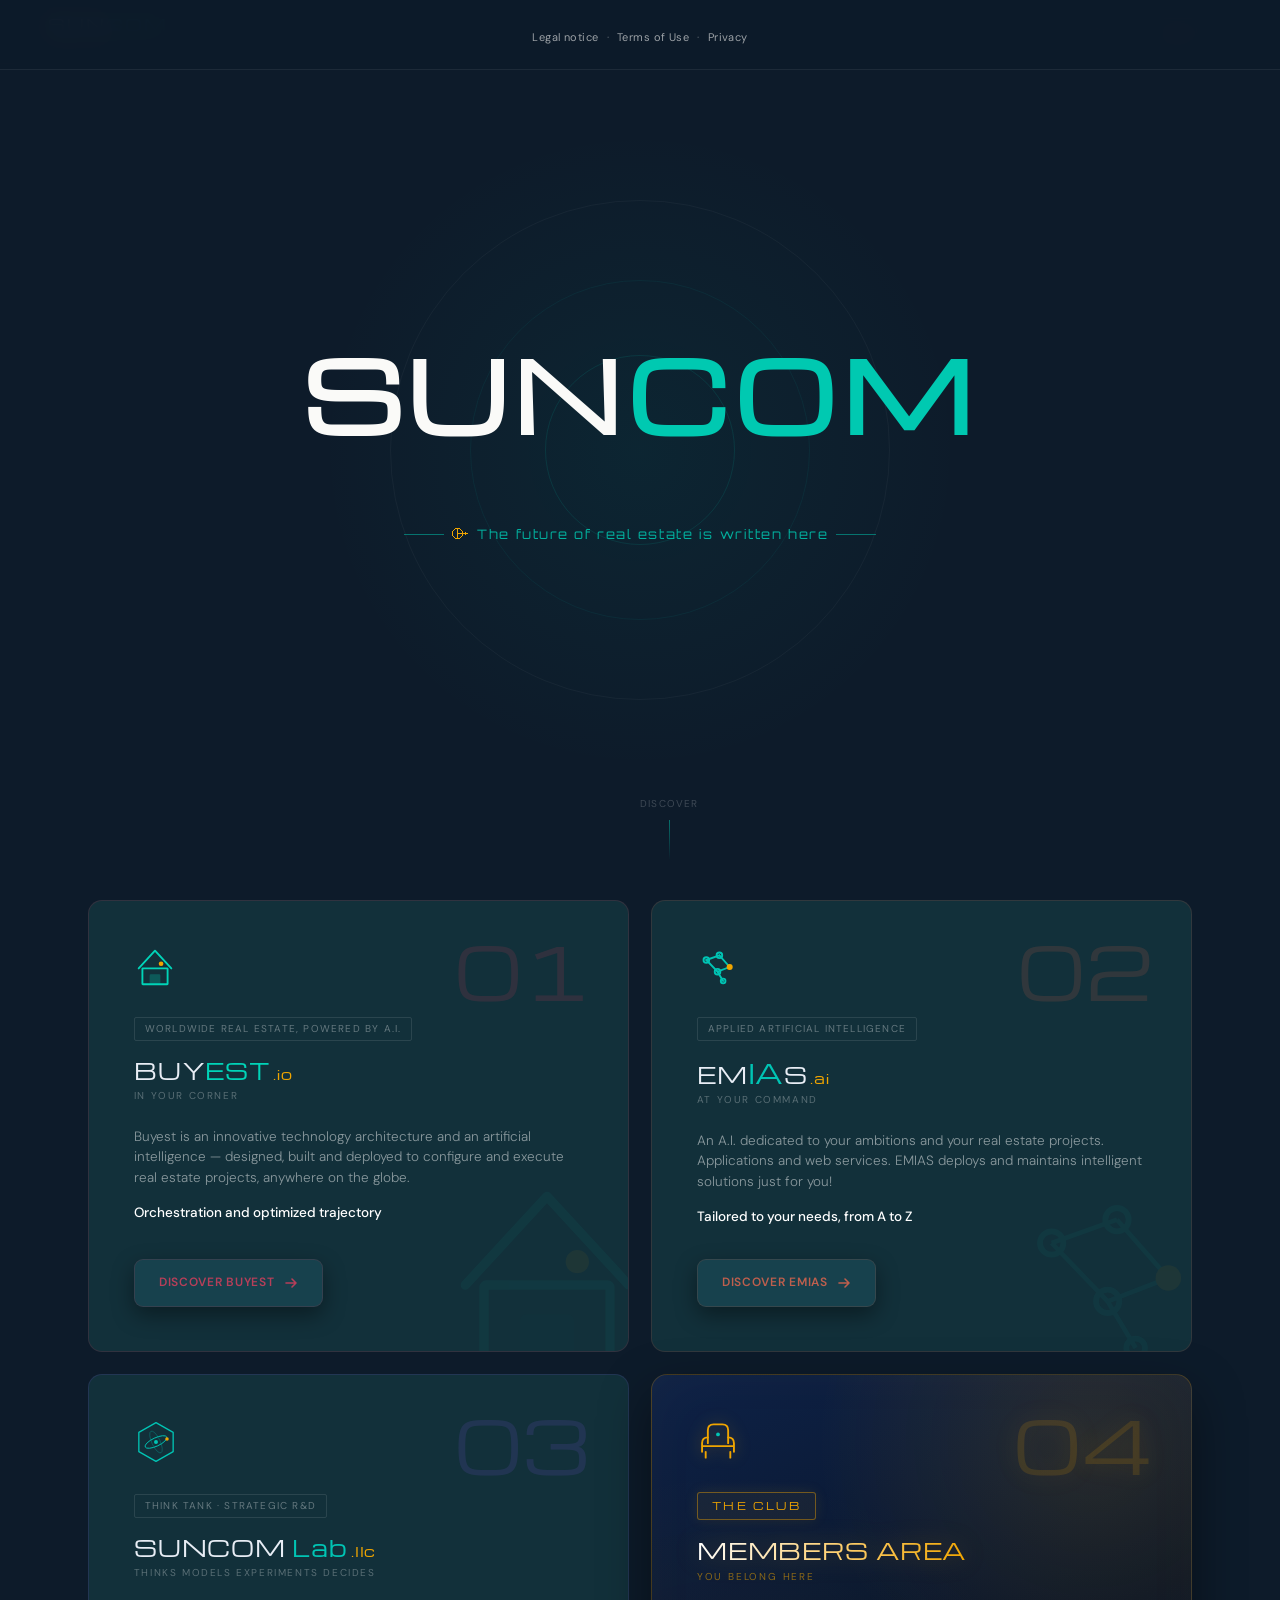
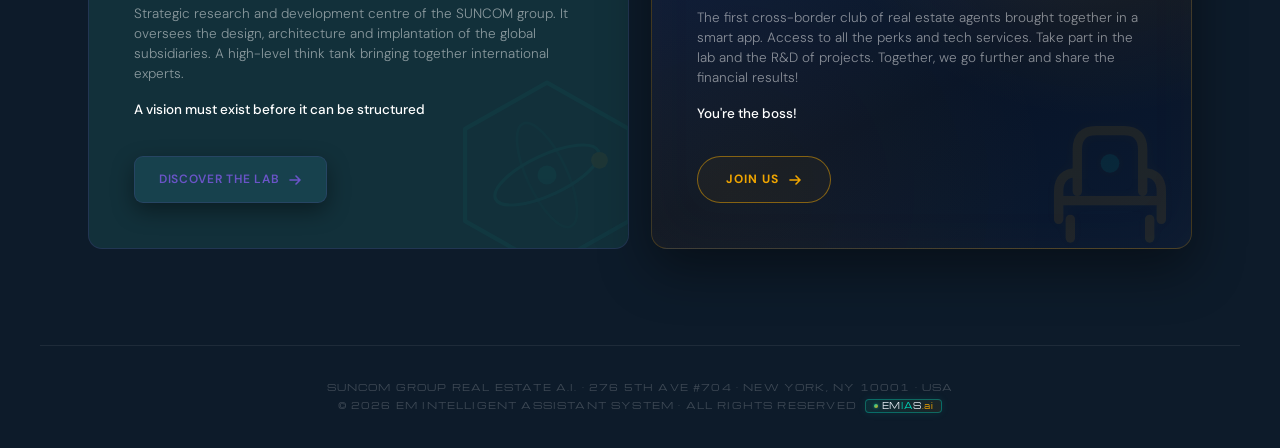
==== commit 8948fc78: "Informations légales : fenêtre unique CGU · Mentions · Confidentialité (6 langues), éditeur EMIAS + " ====
--- a/index.html
+++ b/index.html
@@ -375,6 +375,7 @@
     .bloc { padding: 2rem; }
     footer { padding: 1.5rem; flex-direction: column; gap: 8px; text-align: center; }
   }
+.footer-legal-links{display:flex;justify-content:center;flex-wrap:wrap;gap:6px 8px;margin:6px 0 0;font-size:11px;letter-spacing:.04em}.footer-legal-links a{color:inherit;opacity:.6;text-decoration:none}.footer-legal-links a:hover{opacity:1;text-decoration:underline}.footer-legal-links i{font-style:normal;opacity:.35}
 </style>
 </head>
 <body class="dark">
@@ -550,6 +551,7 @@
         <span class="emias-wm"><span class="e-em">EM</span><span class="e-ia">IA</span><span class="e-s">S</span><span class="e-ai">.ai</span></span>
       </a>
     </div>
+      <nav class="footer-legal-links" aria-label="Legal"><a href="?legal=mentions" data-legal-libelle="mentions">Legal notice</a><i aria-hidden="true">·</i><a href="?legal=cgu" data-legal-libelle="cgu">Terms of Use</a><i aria-hidden="true">·</i><a href="?legal=confidentialite" data-legal-libelle="confidentialite">Privacy</a></nav>
   </div>
 </footer>
 
@@ -766,4 +768,5 @@
 </script>
 <script src="lang.js?v=12"></script>
 
+<script src="legal.js?v=1"></script>
 </body></html>
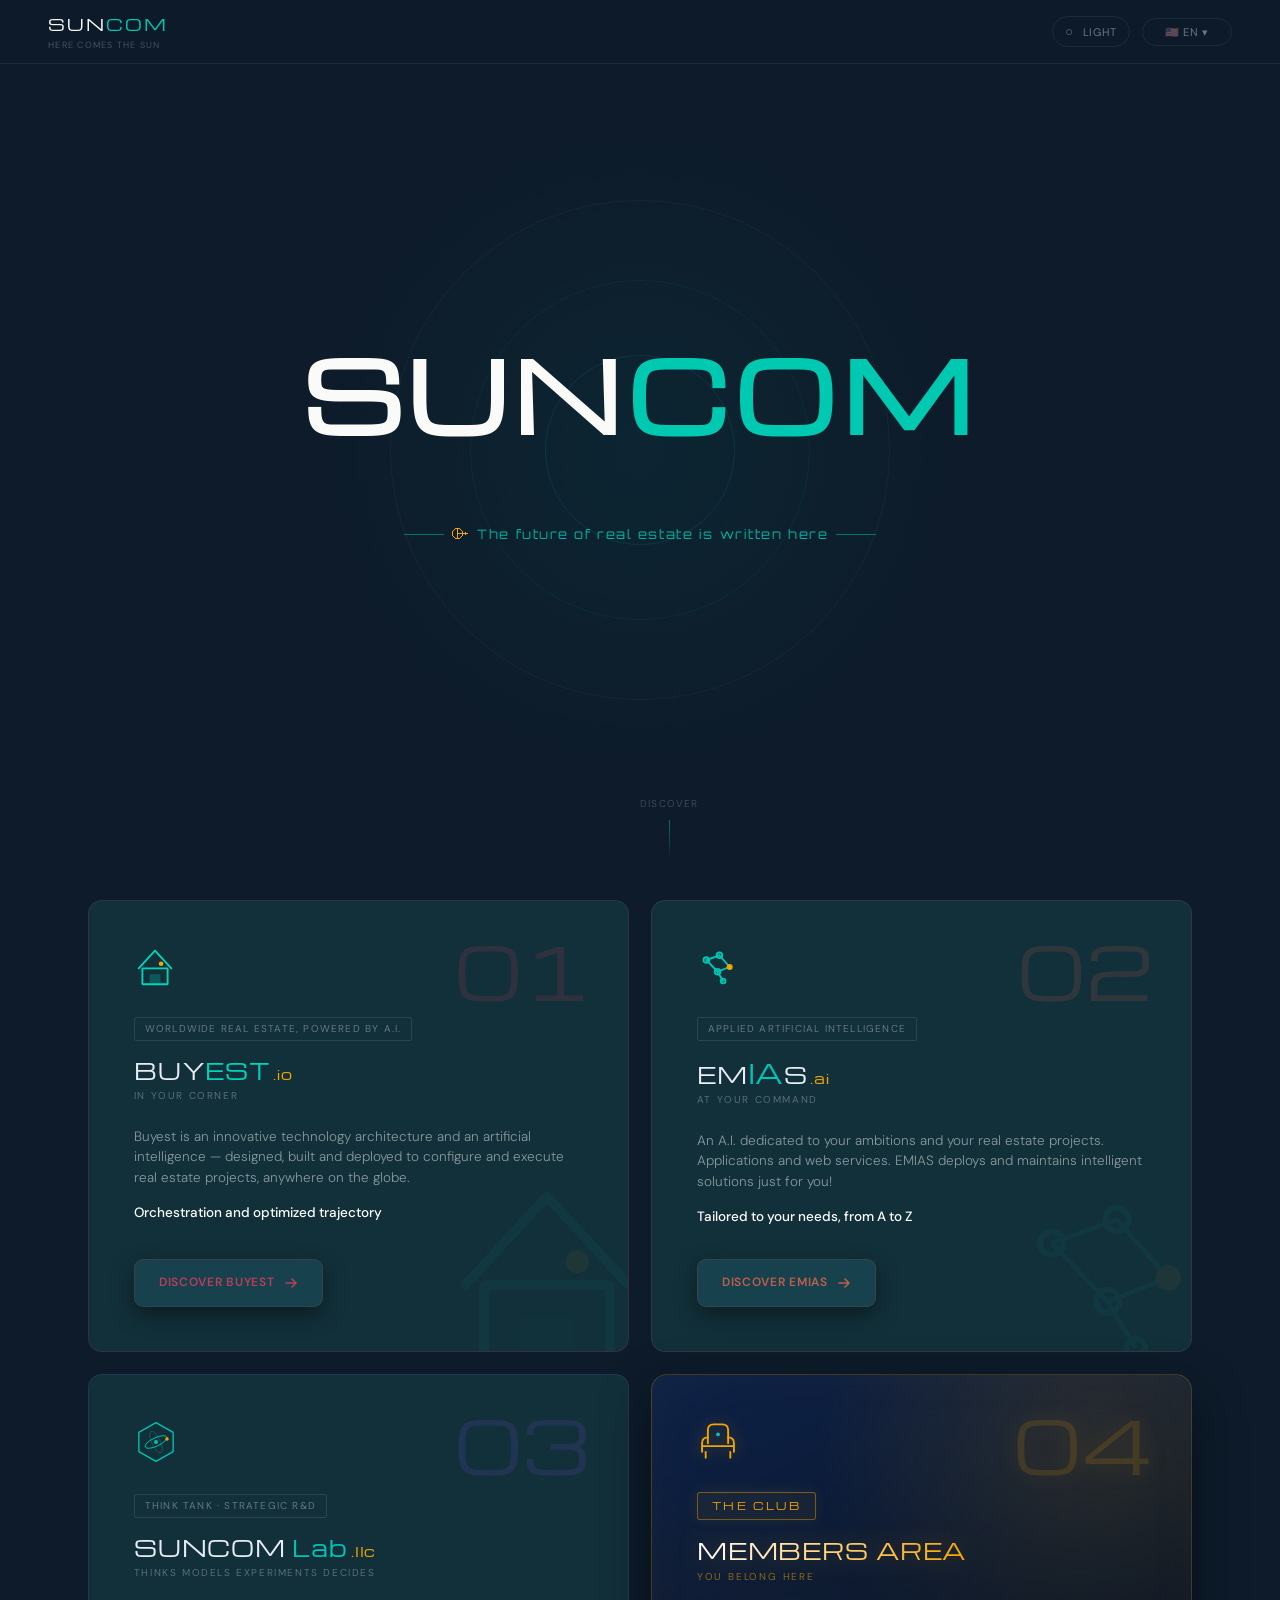
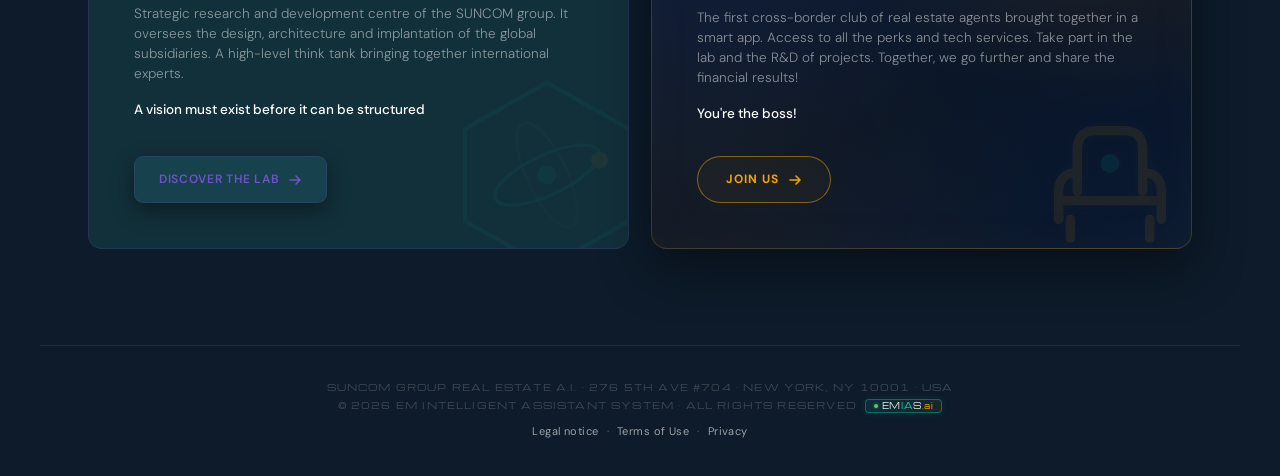
==== commit 2b61a656: "Liens légaux du pied : paragraphe au lieu de nav (le style nav fixe les plaçait en haut) Co-Authored" ====
--- a/index.html
+++ b/index.html
@@ -551,7 +551,7 @@
         <span class="emias-wm"><span class="e-em">EM</span><span class="e-ia">IA</span><span class="e-s">S</span><span class="e-ai">.ai</span></span>
       </a>
     </div>
-      <nav class="footer-legal-links" aria-label="Legal"><a href="?legal=mentions" data-legal-libelle="mentions">Legal notice</a><i aria-hidden="true">·</i><a href="?legal=cgu" data-legal-libelle="cgu">Terms of Use</a><i aria-hidden="true">·</i><a href="?legal=confidentialite" data-legal-libelle="confidentialite">Privacy</a></nav>
+      <p class="footer-legal-links"><a href="?legal=mentions" data-legal-libelle="mentions">Legal notice</a><i aria-hidden="true">·</i><a href="?legal=cgu" data-legal-libelle="cgu">Terms of Use</a><i aria-hidden="true">·</i><a href="?legal=confidentialite" data-legal-libelle="confidentialite">Privacy</a></p>
   </div>
 </footer>
 
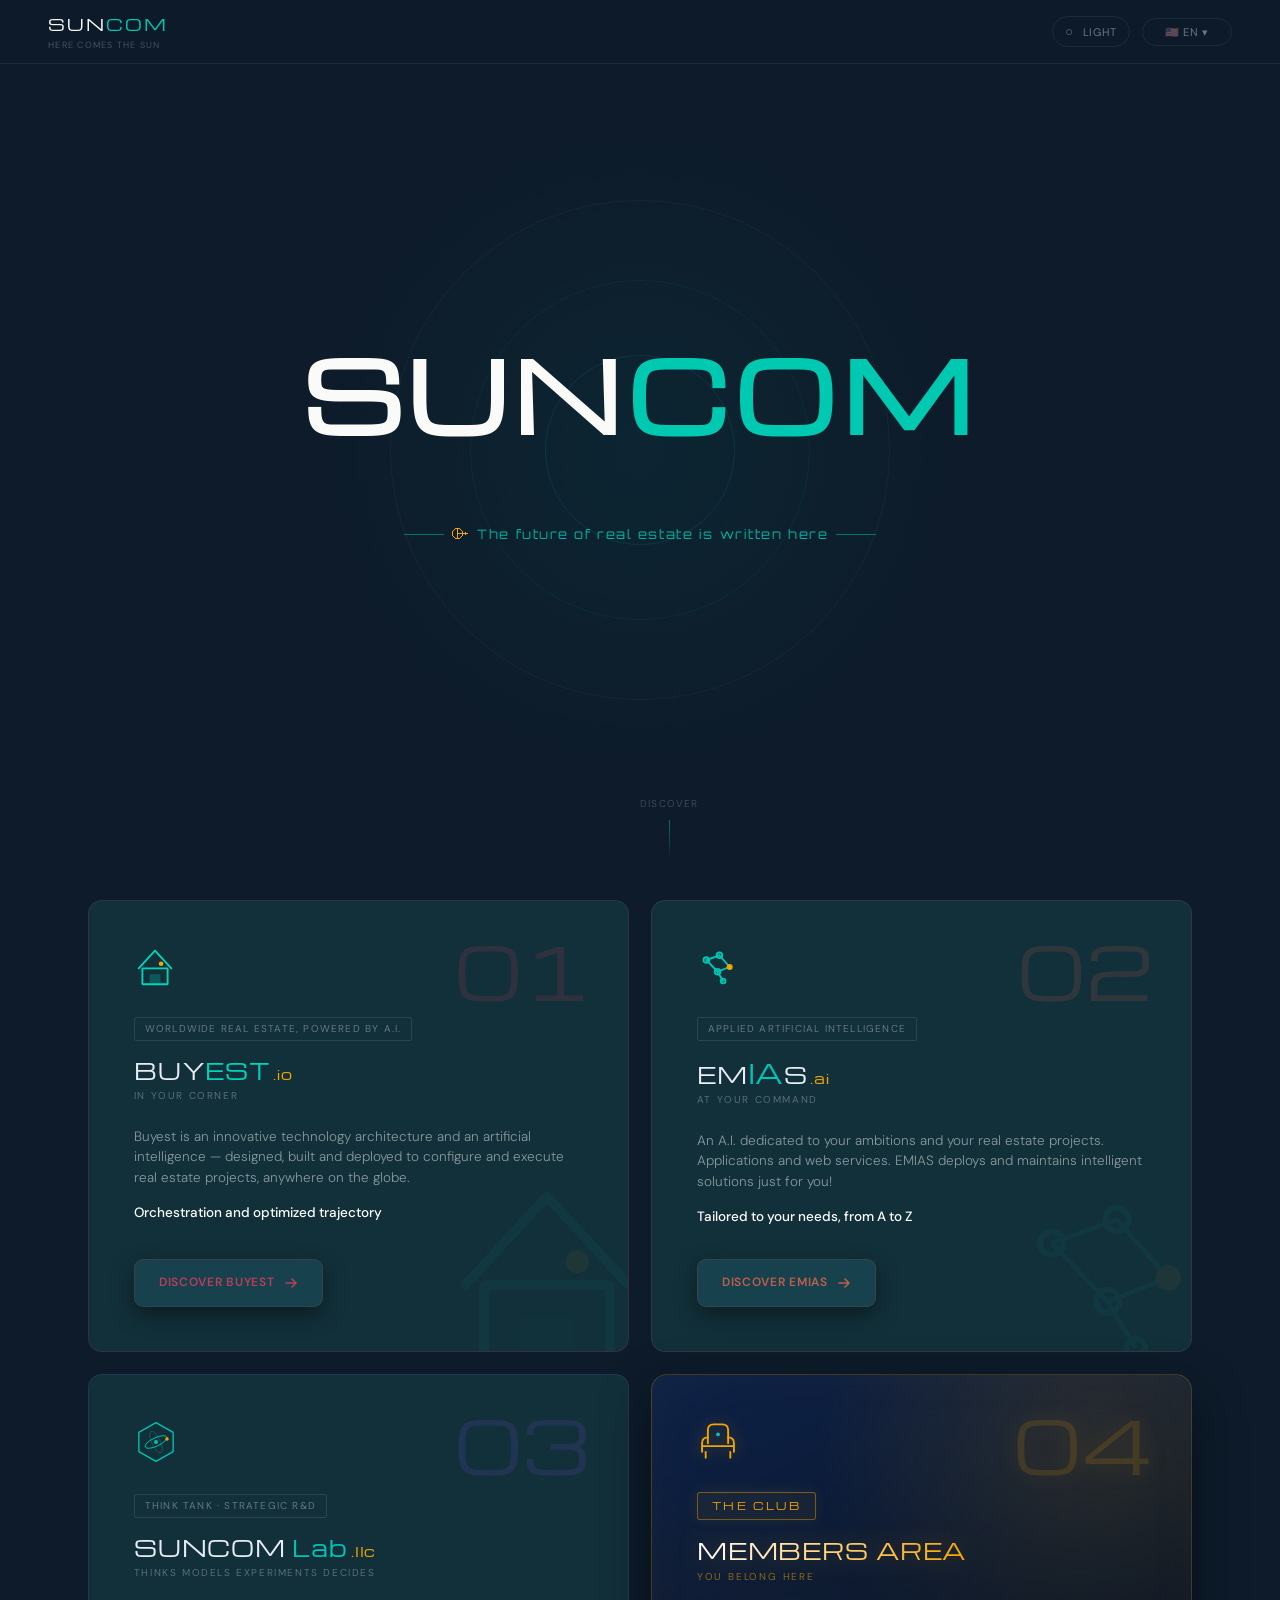
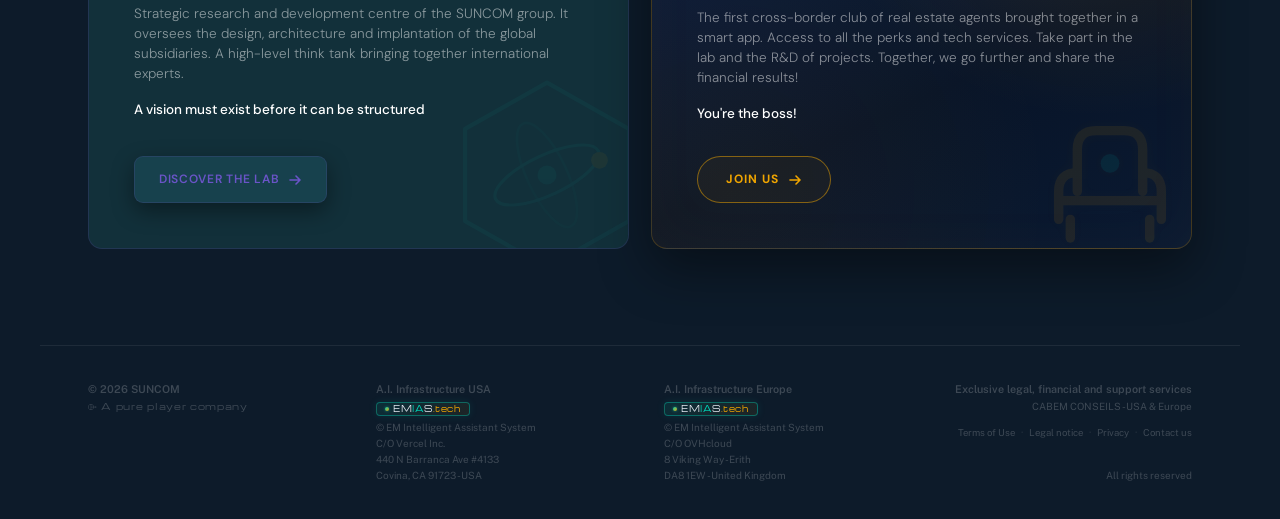
==== commit 8e09225e: "Pied de page commun suncom.estate · suncom-lab.llc · buyest.io Même bloc, mêmes tailles et mêmes tex" ====
--- a/index.html
+++ b/index.html
@@ -4,7 +4,8 @@
 
 <meta name="viewport" content="width=device-width, initial-scale=1.0">
 <link href="https://fonts.googleapis.com/css2?family=Michroma&family=DM+Sans:wght@300;400;500&family=Orbitron:wght@300;400&display=swap" rel="stylesheet">
-<link href="https://fonts.googleapis.com/css2?family=Michroma&family=DM+Sans:wght@300;400;500&family=Orbitron:wght@300;400&display=swap" rel="stylesheet">
+<link href="https://fonts.googleapis.com/css2?family=Public+Sans:wght@400;600&display=swap" rel="stylesheet">
+<link rel="stylesheet" href="pied.css?v=1">
 <title>SUNCOM — Here comes the sun</title>
 <meta name="description" content="SUNCOM - Here Comes The Sun - Global real estate group powered by A.I.: Buyest, Emias, Suncom Lab... For individuals and professionals">
 <meta name="robots" content="index, follow">
@@ -332,36 +333,11 @@
   /* FOOTER — widget EMIAS repris à l'identique de buyest.io */
   footer {
     border-top: 1px solid var(--border); padding: 2.2rem 3rem;
-    display: flex; justify-content: center; align-items: center;
     max-width: 1200px; margin: 0 auto; transition: border-color 0.4s;
   }
-  .footer-eco { display: flex; flex-direction: column; align-items: center; text-align: center; gap: 4px; }
-  .footer-addr, .footer-legal {
-    font-family: 'Michroma', sans-serif; font-size: 9px; letter-spacing: 0.13em;
-    text-transform: uppercase; color: var(--footer-meta); margin: 0; line-height: 1.5;
-    transition: color 0.4s;
-  }
-  .footer-legal-row { display: flex; align-items: center; justify-content: center; flex-wrap: wrap; }
-  .footer-emias {
-    display: inline-flex; align-items: center; gap: 4px;
-    padding: 2px 8px; margin-left: 8px;
-    background: linear-gradient(135deg, rgba(0,212,184,0.10) 0%, rgba(240,165,0,0.07) 100%);
-    border: 1px solid rgba(0,212,184,0.38); border-radius: 4px;
-    box-shadow: 0 0 8px rgba(0,212,184,0.10);
-    text-decoration: none; white-space: nowrap; vertical-align: middle;
-    transition: all 0.28s ease;
-  }
-  .footer-emias:hover { border-color: rgba(0,212,184,0.7); box-shadow: 0 0 12px rgba(0,212,184,0.22); }
-  .footer-emias .emias-dot {
-    width: 4px; height: 4px; border-radius: 50%; flex-shrink: 0;
-    background: linear-gradient(135deg,#00D4B8,#F0A500);
-    box-shadow: 0 0 3px rgba(0,212,184,0.6);
-  }
-  .footer-emias .emias-wm { font-family: 'Michroma', sans-serif; font-size: 8px; letter-spacing: 0.07em; line-height: 1; }
-  .footer-emias .e-em, .footer-emias .e-s { color: #E8EDF5; }
-  body:not(.dark) .footer-emias .e-em, body:not(.dark) .footer-emias .e-s { color: var(--text); }
-  .footer-emias .e-ia { color: #00D4B8; }
-  .footer-emias .e-ai { color: #F0A500; }
+  /* Pied commun (pied.css) : seule la couleur est propre au site — la couleur discrète de l'ancien pied */
+  .pc { color: var(--footer-meta); transition: color 0.4s; }
+  body:not(.dark) .pc { --pc-badge-texte: var(--text); }
 
   @keyframes fadeUp { from { opacity: 0; transform: translateY(20px); } to { opacity: 1; transform: translateY(0); } }
   @keyframes scrollPulse { 0%, 100% { opacity: 0.3; } 50% { opacity: 1; } }
@@ -373,9 +349,8 @@
     .grid-section { padding: 0 0 4rem; }
     .grid { grid-template-columns: 1fr; }
     .bloc { padding: 2rem; }
-    footer { padding: 1.5rem; flex-direction: column; gap: 8px; text-align: center; }
-  }
-.footer-legal-links{display:flex;justify-content:center;flex-wrap:wrap;gap:6px 8px;margin:6px 0 0;font-size:11px;letter-spacing:.04em}.footer-legal-links a{color:inherit;opacity:.6;text-decoration:none}.footer-legal-links a:hover{opacity:1;text-decoration:underline}.footer-legal-links i{font-style:normal;opacity:.35}
+    footer { padding: 1.5rem; }
+  }
 </style>
 </head>
 <body class="dark">
@@ -542,17 +517,28 @@
 </div>
 
 <footer>
-  <div class="footer-eco">
-    <p class="footer-addr">SUNCOM Group real estate A.I. · 276 5th Ave #704 · New York, NY 10001 · USA</p>
-    <div class="footer-legal-row">
-      <p class="footer-legal">© 2026 EM Intelligent Assistant System · <span data-i18n="footer_rights">Tous droits réservés</span></p>
-      <a href="https://buyest.io/emias/" class="footer-emias" target="_blank" rel="noopener">
-        <span class="emias-dot"></span>
-        <span class="emias-wm"><span class="e-em">EM</span><span class="e-ia">IA</span><span class="e-s">S</span><span class="e-ai">.ai</span></span>
-      </a>
+  <!-- Pied commun suncom.estate · suncom-lab.llc · buyest.io (03/11/2026) : style pied.css, traductions pied.js -->
+  <div class="pc-cadre"><div class="pc">
+    <div class="pc-copy"><p class="pc-titre">© 2026 SUNCOM</p><p class="pc-pp" translate="no">⌱ A pure player company</p></div>
+    <div class="pc-usa">
+      <p class="pc-titre" data-pc-t="usa">A.I. Infrastructure USA</p>
+      <p class="pc-emias"><a href="https://emias.tech" class="pc-badge" target="_blank" rel="noopener" translate="no"><span class="pc-point"></span><span class="pc-wm"><span class="pc-em">EM</span><span class="pc-ia">IA</span><span class="pc-s">S</span><span class="pc-tech">.tech</span></span></a></p>
+      <p class="pc-doux" translate="no">© EM Intelligent Assistant System</p>
+      <p class="pc-doux pc-adr" translate="no">C/O Vercel Inc.<br>440 N Barranca Ave #4133<br>Covina, CA 91723 - USA</p>
     </div>
-      <p class="footer-legal-links"><a href="?legal=mentions" data-legal-libelle="mentions">Legal notice</a><i aria-hidden="true">·</i><a href="?legal=cgu" data-legal-libelle="cgu">Terms of Use</a><i aria-hidden="true">·</i><a href="?legal=confidentialite" data-legal-libelle="confidentialite">Privacy</a></p>
-  </div>
+    <div class="pc-eu">
+      <p class="pc-titre" data-pc-t="eu">A.I. Infrastructure Europe</p>
+      <p class="pc-emias"><a href="https://emias.tech" class="pc-badge" target="_blank" rel="noopener" translate="no"><span class="pc-point"></span><span class="pc-wm"><span class="pc-em">EM</span><span class="pc-ia">IA</span><span class="pc-s">S</span><span class="pc-tech">.tech</span></span></a></p>
+      <p class="pc-doux" translate="no">© EM Intelligent Assistant System</p>
+      <p class="pc-doux pc-adr"><span translate="no">C/O OVHcloud<br>8 Viking Way - Erith</span><br>DA8 1EW - <span data-pc-t="ru">United Kingdom</span></p>
+    </div>
+    <div class="pc-cab">
+      <p class="pc-titre" data-pc-t="sous">Exclusive legal, financial and support services</p>
+      <p class="pc-doux"><span translate="no">CABEM CONSEILS</span> - <span data-pc-t="zone">USA &amp; Europe</span></p>
+      <p class="pc-liens"><a href="?legal=cgu" data-pc-t="cgu">Terms of Use</a><i aria-hidden="true">·</i><a href="?legal=mentions" data-pc-t="mentions">Legal notice</a><i aria-hidden="true">·</i><a href="?legal=confidentialite" data-pc-t="conf">Privacy</a><i aria-hidden="true">·</i><a href="mailto:contact@suncom-lab.llc" data-pc-t="ecrire">Contact us</a></p>
+      <p class="pc-doux pc-droits" data-pc-t="droits">All rights reserved</p>
+    </div>
+  </div></div>
 </footer>
 
 <!-- ===== Modale LE CLUB — formulaire de candidature ===== -->
@@ -768,5 +754,6 @@
 </script>
 <script src="lang.js?v=12"></script>
 
-<script src="legal.js?v=1"></script>
+<script src="legal.js?v=2"></script>
+<script src="pied.js?v=1"></script>
 </body></html>
--- a/pied.css
+++ b/pied.css
@@ -0,0 +1,63 @@
+/* =====================================================================
+   PIED DE PAGE COMMUN (03/11/2026, demande d'Erwan) — suncom.estate,
+   suncom-lab.llc et buyest.io ont EXACTEMENT le même bloc : mêmes tailles,
+   même disposition, mêmes textes. Modèle : le pied de waterstart.team.
+
+   ⚠️ FICHIER IDENTIQUE dans suncom-io/pied.css et
+   suncom-lab-llc/public/pied.css ; recopié tel quel dans la section
+   « PIED COMMUN » de buyest (app/globals.css). Toute correction : les trois.
+
+   Seule la couleur vient de chaque site (couleur discrète de son pied,
+   posée sur .pc par la page). Les traductions sont dans pied.js
+   (buyest : messages/<langue>.json, clés footer.pc_*). Les liens sont des
+   <a> (sites SUNCOM) ou des <button> (buyest, fenêtre légale) : même aspect.
+
+   Disposition, selon la largeur du bloc :
+   - large : 4 colonnes (© · USA · Europe · services) ; « Tous droits
+     réservés » sur la même ligne que la dernière ligne des deux adresses ;
+   - moyen : © et services en haut, les deux adresses côte à côte dessous ;
+   - téléphone : ©, les deux adresses côte à côte, puis les services.
+   ===================================================================== */
+.pc-cadre{container-type:inline-size;width:100%}
+.pc{max-width:1180px;margin:0 auto;display:grid;gap:22px 40px;text-align:left;
+  font-family:var(--pc-sans,'Public Sans'),sans-serif;font-size:10.4px;line-height:1.6;font-weight:400;letter-spacing:normal;text-transform:none;
+  grid-template-columns:minmax(0,1fr) minmax(0,1fr) minmax(0,1fr) fit-content(360px);
+  grid-template-areas:"copy usa eu cab"}
+.pc p{margin:0;padding:0;font:inherit;color:inherit;letter-spacing:inherit;text-transform:none}
+.pc-copy{grid-area:copy}.pc-usa{grid-area:usa}.pc-eu{grid-area:eu}.pc-cab{grid-area:cab;text-align:right}
+.pc .pc-titre{font-size:10.8px;font-weight:600}
+.pc .pc-pp{font-family:var(--pc-michroma,'Michroma'),sans-serif;font-size:8.6px;letter-spacing:.08em;margin-top:2px}
+.pc .pc-doux{font-size:10px}
+.pc .pc-emias{margin:4px 0 3px;line-height:1}
+/* Sur grand écran, la dernière ligne de chaque colonne est poussée en bas :
+   « Tous droits réservés » tombe sur la ligne « USA » / « Royaume-Uni ». */
+.pc-usa,.pc-eu,.pc-cab{display:flex;flex-direction:column}
+.pc .pc-adr,.pc .pc-droits{margin-top:auto}
+.pc .pc-liens{display:flex;flex-wrap:nowrap;white-space:nowrap;justify-content:flex-end;align-items:center;margin-top:4px}
+.pc .pc-liens a,.pc .pc-liens button{display:inline-flex;align-items:center;min-height:28px;padding:0 6px;margin:0;border:0;background:none;cursor:pointer;font:inherit;font-size:9.6px;line-height:1.6;color:inherit;text-decoration:none;opacity:1}
+.pc .pc-liens a:hover,.pc .pc-liens button:hover{text-decoration:underline;text-underline-offset:4px}
+.pc .pc-liens a:focus-visible,.pc .pc-liens button:focus-visible{outline:2px solid currentColor;outline-offset:2px;border-radius:4px}
+.pc .pc-liens>:last-child{padding-right:0}
+.pc .pc-liens i{font-style:normal;opacity:.5}
+
+/* Petit logo EMIAS.tech (même pastille que l'ancien pied de suncom.estate) */
+.pc-badge{display:inline-flex;align-items:center;gap:4px;padding:2px 8px;background:linear-gradient(135deg,rgba(0,212,184,.10) 0%,rgba(240,165,0,.07) 100%);border:1px solid rgba(0,212,184,.38);border-radius:4px;box-shadow:0 0 8px rgba(0,212,184,.10);text-decoration:none;white-space:nowrap;transition:all .28s ease}
+.pc-badge:hover{border-color:rgba(0,212,184,.7);box-shadow:0 0 12px rgba(0,212,184,.22)}
+.pc-badge .pc-point{width:4px;height:4px;border-radius:50%;flex-shrink:0;background:linear-gradient(135deg,#00D4B8,#F0A500);box-shadow:0 0 3px rgba(0,212,184,.6)}
+.pc-badge .pc-wm{font-family:var(--pc-michroma,'Michroma'),sans-serif;font-size:8px;letter-spacing:.07em;line-height:1}
+.pc-badge .pc-em,.pc-badge .pc-s{color:var(--pc-badge-texte,#E8EDF5)}
+.pc-badge .pc-ia{color:#00D4B8}
+.pc-badge .pc-tech{color:#F0A500}
+
+@container (max-width:820px){
+  .pc{grid-template-columns:minmax(0,1fr) minmax(0,1fr);grid-template-areas:"copy cab" "usa eu"}
+  .pc .pc-liens{flex-wrap:wrap;white-space:normal}
+  .pc .pc-liens a,.pc .pc-liens button{min-height:40px}
+  .pc .pc-adr,.pc .pc-droits{margin-top:0}
+}
+@container (max-width:600px){
+  .pc{gap:22px 20px;grid-template-areas:"copy copy" "usa eu" "cab cab"}
+  .pc-cab{text-align:left}
+  .pc .pc-liens{justify-content:flex-start}
+  .pc .pc-liens>:first-child{padding-left:0}
+}
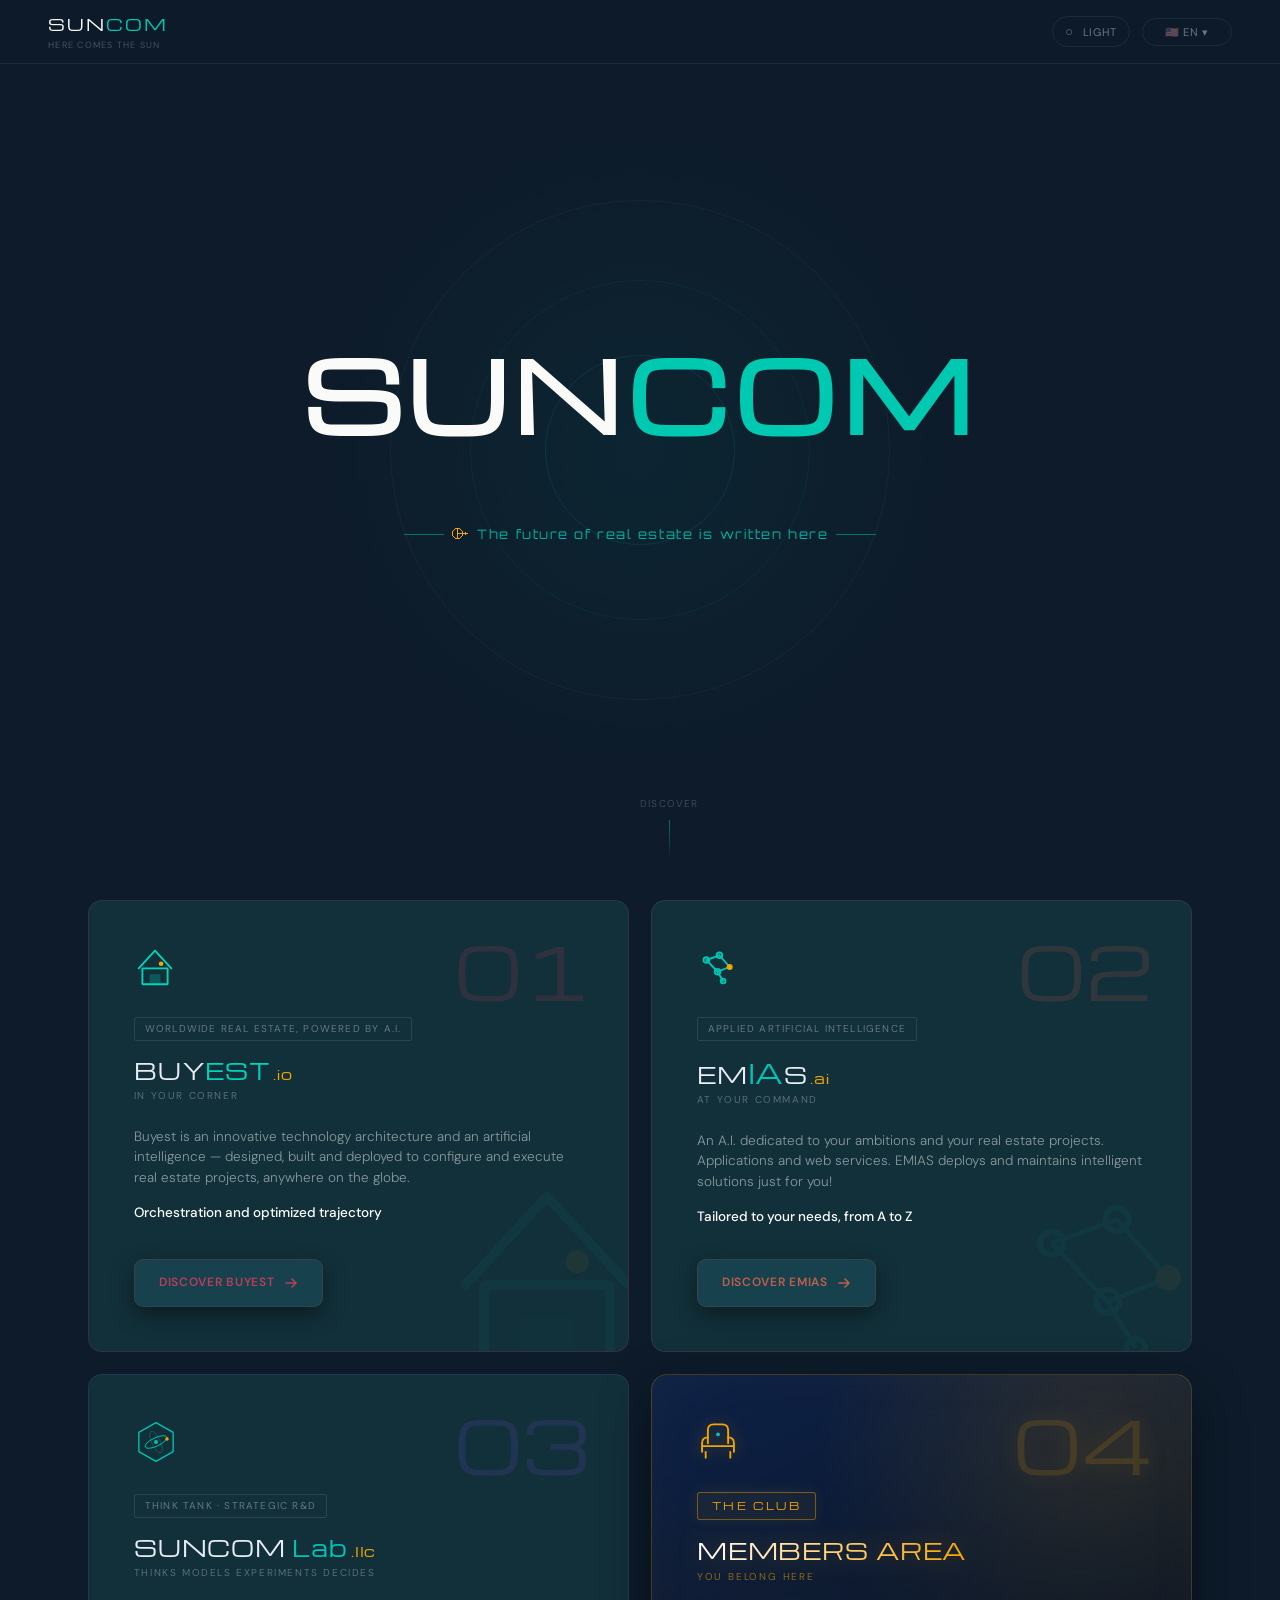
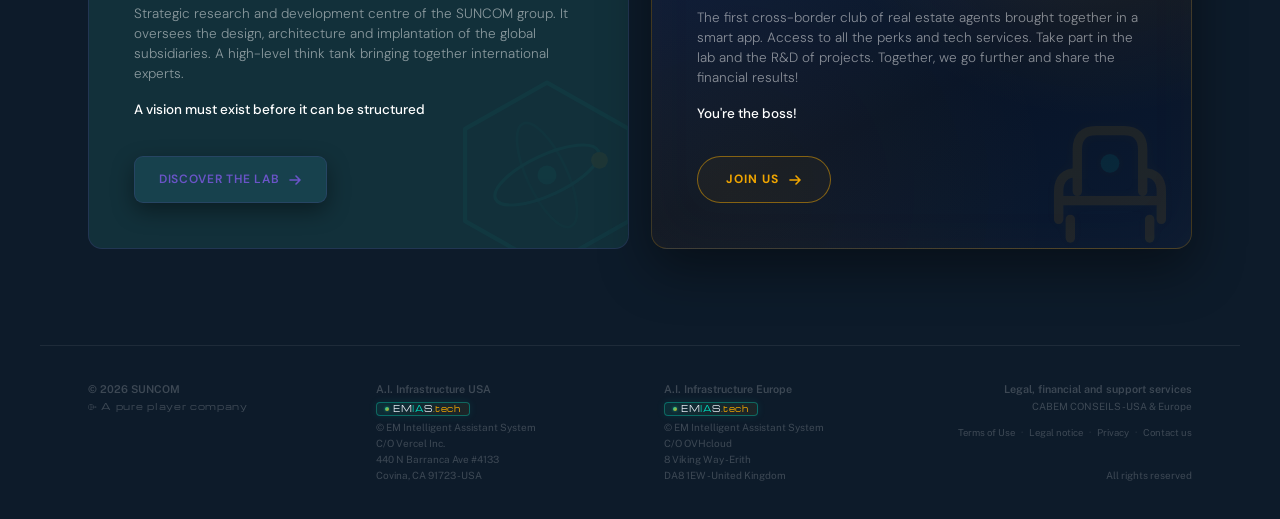
==== commit 4a63f7f2: "« Services juridiques, financiers et supports » : « exclusifs » retiré partout Pied de page, pied de" ====
--- a/index.html
+++ b/index.html
@@ -533,7 +533,7 @@
       <p class="pc-doux pc-adr"><span translate="no">C/O OVHcloud<br>8 Viking Way - Erith</span><br>DA8 1EW - <span data-pc-t="ru">United Kingdom</span></p>
     </div>
     <div class="pc-cab">
-      <p class="pc-titre" data-pc-t="sous">Exclusive legal, financial and support services</p>
+      <p class="pc-titre" data-pc-t="sous">Legal, financial and support services</p>
       <p class="pc-doux"><span translate="no">CABEM CONSEILS</span> - <span data-pc-t="zone">USA &amp; Europe</span></p>
       <p class="pc-liens"><a href="?legal=cgu" data-pc-t="cgu">Terms of Use</a><i aria-hidden="true">·</i><a href="?legal=mentions" data-pc-t="mentions">Legal notice</a><i aria-hidden="true">·</i><a href="?legal=confidentialite" data-pc-t="conf">Privacy</a><i aria-hidden="true">·</i><a href="mailto:contact@suncom-lab.llc" data-pc-t="ecrire">Contact us</a></p>
       <p class="pc-doux pc-droits" data-pc-t="droits">All rights reserved</p>
@@ -754,6 +754,6 @@
 </script>
 <script src="lang.js?v=12"></script>
 
-<script src="legal.js?v=2"></script>
-<script src="pied.js?v=1"></script>
+<script src="legal.js?v=5"></script>
+<script src="pied.js?v=3"></script>
 </body></html>
